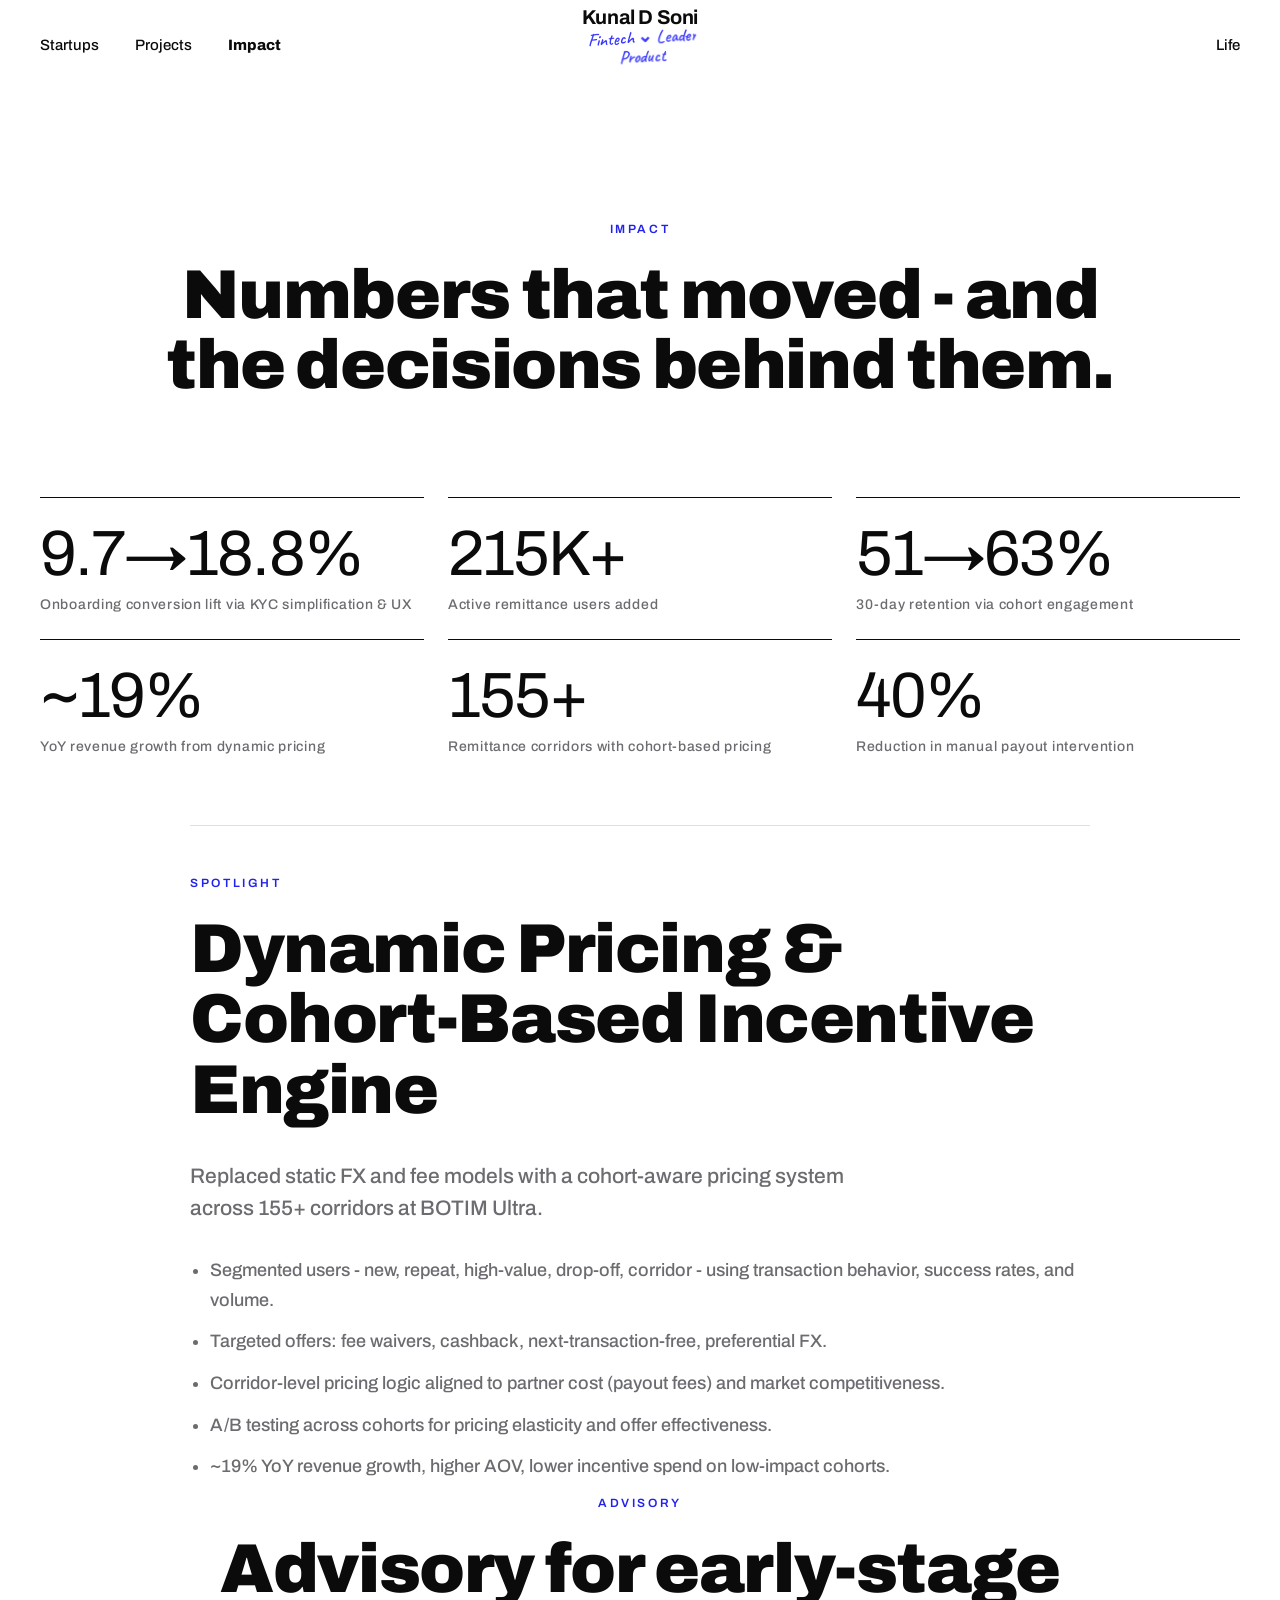
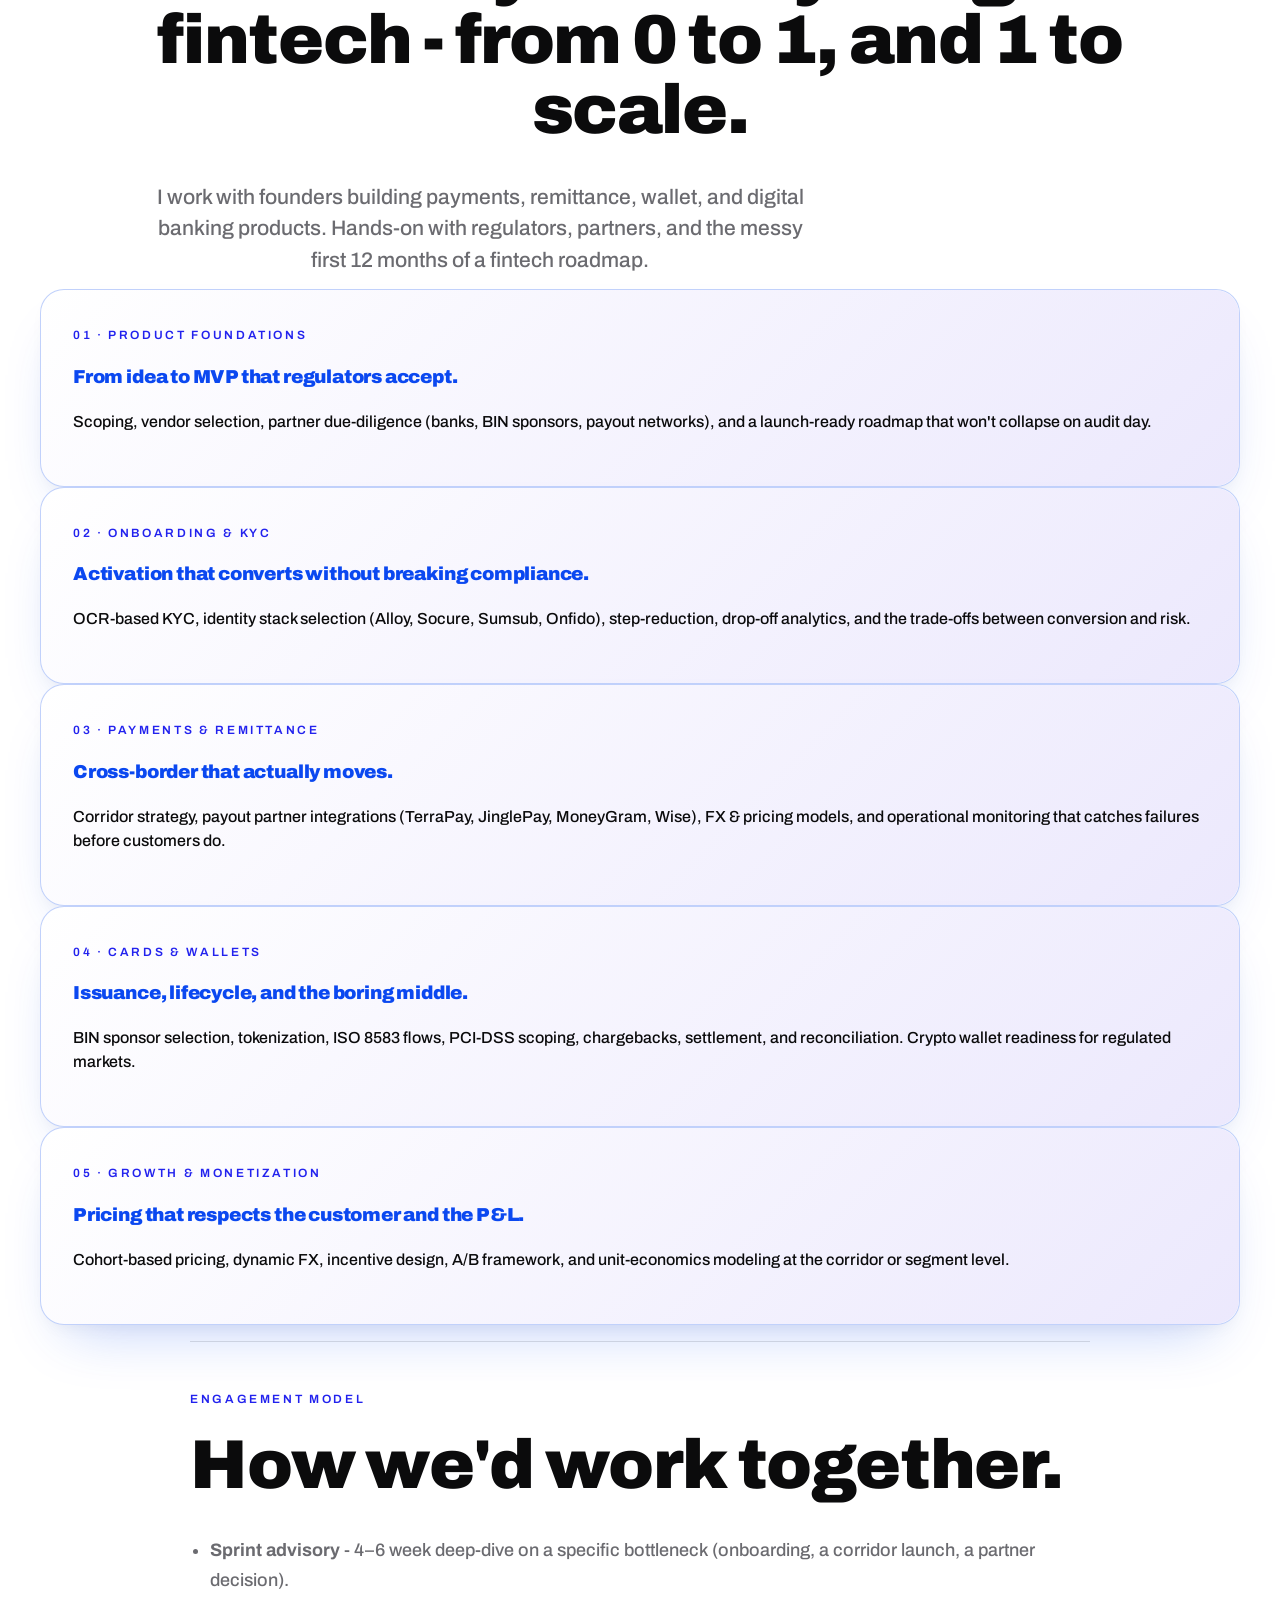
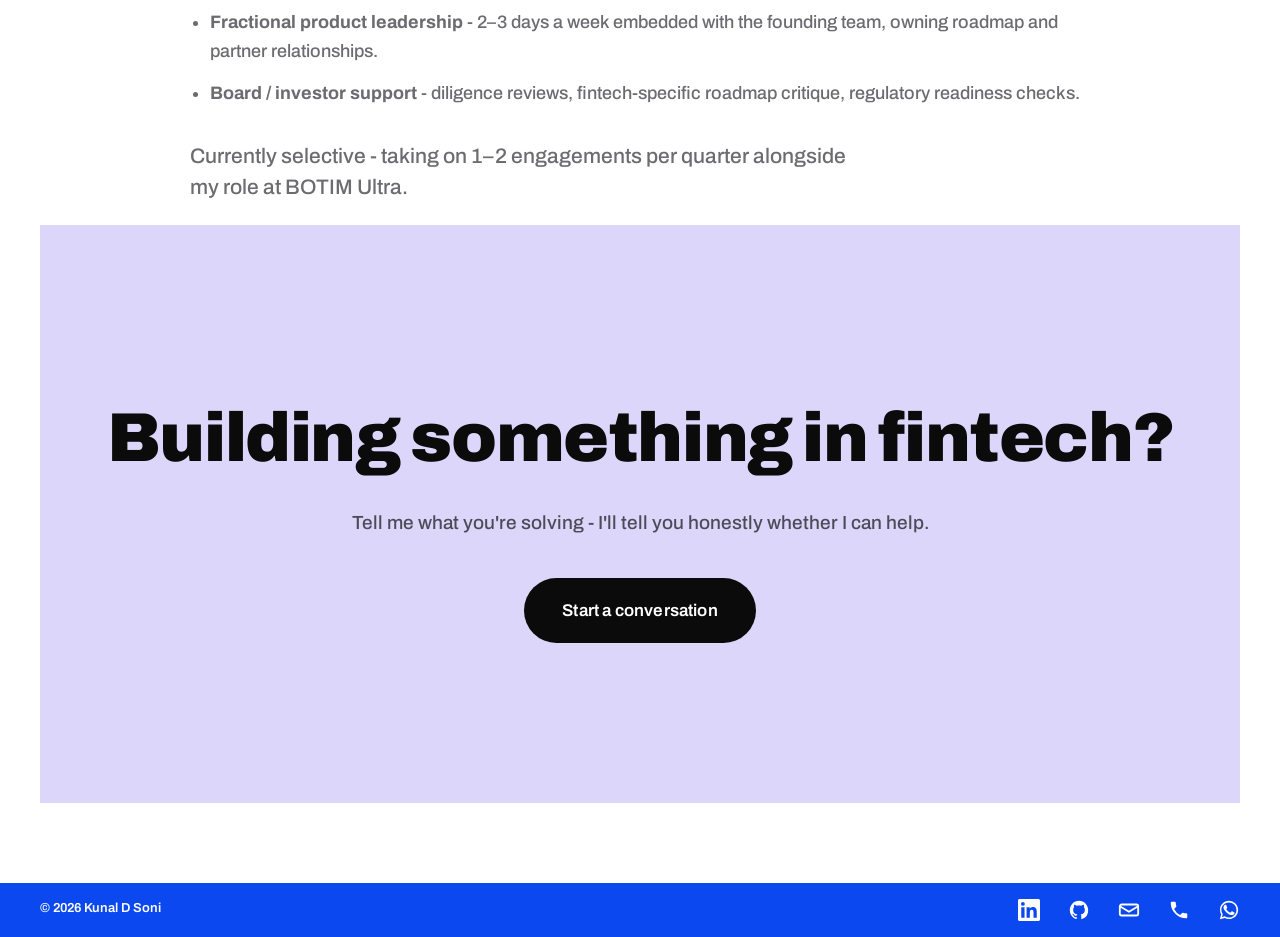
==== impact.html @ e337e614 "Portfolio" ====
<!doctype html>
<html lang="en">
<head>
<meta charset="utf-8" />
<meta name="viewport" content="width=device-width,initial-scale=1" />
<title>Impact - Kunal D Soni</title>
<link rel="preconnect" href="https://fonts.googleapis.com">
<link rel="preconnect" href="https://fonts.gstatic.com" crossorigin>
<link href="https://fonts.googleapis.com/css2?family=Archivo:ital,wght@0,300..900;1,300..900&family=Caveat:wght@500;600;700&display=swap" rel="stylesheet">
<link rel="stylesheet" href="styles.css" />
</head>
<body class="page">

<header class="nav nav--solid" id="nav">
  <a class="logo" href="index.html">
    <span>Kunal D Soni</span>
    <span class="logo__note">
      <span class="logo__note-row">
        <span class="logo__note-word logo__note-word--a">Fintech&nbsp;</span><span class="logo__note-arrow">⌄</span><span class="logo__note-word logo__note-word--b">&nbsp;Leader</span>
      </span>
      <span class="logo__note-row logo__note-row--indent">
        <span class="logo__note-word logo__note-word--c">Product</span>
      </span>
    </span>
  </a>
    <button class="nav__toggle" id="navToggle" aria-label="Menu" aria-expanded="false">
      <span></span><span></span><span></span>
    </button>
  <nav class="nav__links nav__links--left">
    <span class="has-submenu has-submenu--left">
      <a href="startups.html">Startups</a>
      <span class="submenu" role="menu">
        <a href="startups.html#botim"><span class="submenu__num">01</span><span class="submenu__word">Botim</span></a>
        <a href="startups.html#dopay"><span class="submenu__num">02</span><span class="submenu__word">Dopay</span></a>
        <a href="startups.html#mintoak"><span class="submenu__num">03</span><span class="submenu__word">Mintoak</span></a>
        <a href="startups.html#novo"><span class="submenu__num">04</span><span class="submenu__word">Novo</span></a>
        <a href="startups.html#pedagogy"><span class="submenu__num">05</span><span class="submenu__word">Pedagogy</span></a>
      </span>
    </span>
    <a href="projects.html">Projects</a>
    <a href="impact.html" class="active">Impact</a>
  </nav>
  <nav class="nav__links nav__links--right">
    <span class="has-submenu">
      <a href="life.html">Life</a>
      <span class="submenu" role="menu">
        <a href="life.html#travel"><span class="submenu__num">01</span><span class="submenu__word">Travel</span></a>
        <a href="life.html#food"><span class="submenu__num">02</span><span class="submenu__word">Food</span></a>
        <a href="life.html#books"><span class="submenu__num">03</span><span class="submenu__word">Books</span></a>
      </span>
    </span>
  </nav>
</header>

<main class="page__main">
  <section class="page__head">
    <p class="eyebrow dark">Impact</p>
    <h1 class="display">Numbers that moved - and the decisions behind them.</h1>
  </section>

  <section class="stats stats--page">
    <div class="stat"><span class="num">9.7→18.8%</span><span class="lbl">Onboarding conversion lift via KYC simplification & UX</span></div>
    <div class="stat"><span class="num">215K+</span><span class="lbl">Active remittance users added</span></div>
    <div class="stat"><span class="num">51→63%</span><span class="lbl">30-day retention via cohort engagement</span></div>
    <div class="stat"><span class="num">~19%</span><span class="lbl">YoY revenue growth from dynamic pricing</span></div>
    <div class="stat"><span class="num">155+</span><span class="lbl">Remittance corridors with cohort-based pricing</span></div>
    <div class="stat"><span class="num">40%</span><span class="lbl">Reduction in manual payout intervention</span></div>
  </section>

  <section class="impact-story">
    <p class="eyebrow dark">Spotlight</p>
    <h2 class="display">Dynamic Pricing & Cohort-Based Incentive Engine</h2>
    <p class="lede">Replaced static FX and fee models with a cohort-aware pricing system across 155+ corridors at BOTIM Ultra.</p>
    <ul class="bullets">
      <li>Segmented users - new, repeat, high-value, drop-off, corridor - using transaction behavior, success rates, and volume.</li>
      <li>Targeted offers: fee waivers, cashback, next-transaction-free, preferential FX.</li>
      <li>Corridor-level pricing logic aligned to partner cost (payout fees) and market competitiveness.</li>
      <li>A/B testing across cohorts for pricing elasticity and offer effectiveness.</li>
      <li>~19% YoY revenue growth, higher AOV, lower incentive spend on low-impact cohorts.</li>
    </ul>
  </section>

  <section class="page__head">
    <p class="eyebrow dark">Advisory</p>
    <h2 class="display">Advisory for early-stage fintech - from <em>0 to 1,</em> and 1 to scale.</h2>
    <p class="lede">I work with founders building payments, remittance, wallet, and digital banking products. Hands-on with regulators, partners, and the messy first 12 months of a fintech roadmap.</p>
  </section>

  <section class="services">
    <article class="svc">
      <p class="tag">01 · Product Foundations</p>
      <h3>From idea to MVP that regulators accept.</h3>
      <p>Scoping, vendor selection, partner due-diligence (banks, BIN sponsors, payout networks), and a launch-ready roadmap that won't collapse on audit day.</p>
    </article>
    <article class="svc">
      <p class="tag">02 · Onboarding & KYC</p>
      <h3>Activation that converts without breaking compliance.</h3>
      <p>OCR-based KYC, identity stack selection (Alloy, Socure, Sumsub, Onfido), step-reduction, drop-off analytics, and the trade-offs between conversion and risk.</p>
    </article>
    <article class="svc">
      <p class="tag">03 · Payments & Remittance</p>
      <h3>Cross-border that actually moves.</h3>
      <p>Corridor strategy, payout partner integrations (TerraPay, JinglePay, MoneyGram, Wise), FX & pricing models, and operational monitoring that catches failures before customers do.</p>
    </article>
    <article class="svc">
      <p class="tag">04 · Cards & Wallets</p>
      <h3>Issuance, lifecycle, and the boring middle.</h3>
      <p>BIN sponsor selection, tokenization, ISO 8583 flows, PCI-DSS scoping, chargebacks, settlement, and reconciliation. Crypto wallet readiness for regulated markets.</p>
    </article>
    <article class="svc">
      <p class="tag">05 · Growth & Monetization</p>
      <h3>Pricing that respects the customer and the P&L.</h3>
      <p>Cohort-based pricing, dynamic FX, incentive design, A/B framework, and unit-economics modeling at the corridor or segment level.</p>
    </article>
  </section>

  <section class="impact-story">
    <p class="eyebrow dark">Engagement model</p>
    <h2 class="display">How we'd work together.</h2>
    <ul class="bullets">
      <li><strong>Sprint advisory</strong> - 4–6 week deep-dive on a specific bottleneck (onboarding, a corridor launch, a partner decision).</li>
      <li><strong>Fractional product leadership</strong> - 2–3 days a week embedded with the founding team, owning roadmap and partner relationships.</li>
      <li><strong>Board / investor support</strong> - diligence reviews, fintech-specific roadmap critique, regulatory readiness checks.</li>
    </ul>
    <p class="lede" style="margin-top:32px">Currently selective - taking on 1–2 engagements per quarter alongside my role at BOTIM Ultra.</p>
  </section>

  <section class="cta cta--page">
    <h2 class="display light">Building something in fintech?</h2>
    <p>Tell me what you're solving - I'll tell you honestly whether I can help.</p>
    <a class="btn btn--solid lg" href="mailto:soni.kunal.dilip@gmail.com?subject=Startup%20advisory%20enquiry">Start a conversation</a>
  </section>
</main>

<footer class="foot">
  <div class="foot__bottom">
    <span class="foot__copy">© 2026 Kunal D Soni</span>
    <span class="foot__bottom-links">
      <a href="https://www.linkedin.com/in/kunaldsoni/" target="_blank" rel="noopener" aria-label="LinkedIn">
        <svg viewBox="0 0 24 24" fill="#fff"><path d="M20.45 20.45h-3.55v-5.57c0-1.33-.03-3.04-1.85-3.04-1.86 0-2.14 1.45-2.14 2.95v5.66H9.36V9h3.41v1.56h.05c.48-.9 1.64-1.85 3.37-1.85 3.6 0 4.27 2.37 4.27 5.45v6.29zM5.34 7.43a2.06 2.06 0 1 1 0-4.13 2.06 2.06 0 0 1 0 4.13zM7.12 20.45H3.56V9h3.56v11.45zM22.22 0H1.77C.79 0 0 .77 0 1.72v20.56C0 23.23.79 24 1.77 24h20.45c.98 0 1.78-.77 1.78-1.72V1.72C24 .77 23.2 0 22.22 0z"/></svg>
      </a>
      <a href="https://github.com/kunaldsoni" target="_blank" rel="noopener" aria-label="GitHub">
        <svg viewBox="0 0 24 24" fill="#fff"><path d="M12 2C6.48 2 2 6.58 2 12.22c0 4.51 2.87 8.34 6.84 9.69.5.1.68-.22.68-.49 0-.24-.01-.88-.01-1.72-2.78.62-3.37-1.36-3.37-1.36-.46-1.18-1.11-1.5-1.11-1.5-.91-.63.07-.62.07-.62 1 .07 1.53 1.05 1.53 1.05.89 1.56 2.34 1.11 2.91.85.09-.66.35-1.11.63-1.36-2.22-.26-4.55-1.13-4.55-5.04 0-1.11.39-2.02 1.03-2.74-.1-.26-.45-1.3.1-2.7 0 0 .84-.27 2.75 1.05.8-.23 1.65-.34 2.5-.34s1.7.11 2.5.34c1.91-1.32 2.75-1.05 2.75-1.05.55 1.4.2 2.44.1 2.7.64.72 1.03 1.63 1.03 2.74 0 3.92-2.34 4.78-4.57 5.03.36.32.68.94.68 1.9 0 1.37-.01 2.48-.01 2.81 0 .27.18.6.69.49A10.05 10.05 0 0 0 22 12.22C22 6.58 17.52 2 12 2Z"/></svg>
      </a>
      <a href="mailto:soni.kunal.dilip@gmail.com" aria-label="Email">
        <svg viewBox="0 0 24 24" xmlns="http://www.w3.org/2000/svg"><path fill="none" stroke="#fff" stroke-width="2" stroke-linecap="round" stroke-linejoin="round" d="M4 6h16c1.1 0 2 .9 2 2v8c0 1.1-.9 2-2 2H4c-1.1 0-2-.9-2-2V8c0-1.1.9-2 2-2z"/><path fill="none" stroke="#fff" stroke-width="2" stroke-linecap="round" stroke-linejoin="round" d="M22 8l-10 6L2 8"/></svg>
      </a>
      <a href="tel:+971529397033" aria-label="Phone">
        <svg viewBox="0 0 24 24" fill="#fff"><path d="M6.6 10.8a15 15 0 0 0 6.6 6.6l2.2-2.2a1 1 0 0 1 1-.25 11.4 11.4 0 0 0 3.6.57 1 1 0 0 1 1 1V20a1 1 0 0 1-1 1A17 17 0 0 1 3 4a1 1 0 0 1 1-1h3.5a1 1 0 0 1 1 1c0 1.25.2 2.46.57 3.6a1 1 0 0 1-.25 1l-2.22 2.2z"/></svg>
      </a>
      <a href="https://wa.me/971529397033" target="_blank" rel="noopener" aria-label="WhatsApp">
        <svg viewBox="0 0 24 24" fill="#fff"><path d="M17.47 14.38c-.3-.15-1.76-.87-2.03-.97-.27-.1-.47-.15-.67.15-.2.3-.77.97-.94 1.17-.17.2-.35.22-.65.07-.3-.15-1.26-.46-2.4-1.48-.89-.79-1.49-1.77-1.66-2.07-.17-.3-.02-.46.13-.61.13-.13.3-.35.45-.52.15-.17.2-.3.3-.5.1-.2.05-.37-.02-.52-.07-.15-.67-1.62-.92-2.22-.24-.58-.49-.5-.67-.51l-.57-.01c-.2 0-.52.07-.79.37-.27.3-1.04 1.02-1.04 2.48 0 1.46 1.06 2.88 1.21 3.08.15.2 2.09 3.2 5.07 4.49.71.31 1.26.49 1.69.63.71.22 1.36.19 1.87.12.57-.08 1.76-.72 2.01-1.41.25-.7.25-1.29.17-1.41-.07-.13-.27-.2-.57-.35ZM12.04 2C6.58 2 2.13 6.45 2.13 11.91c0 1.75.46 3.45 1.32 4.95L2 22l5.25-1.38a9.86 9.86 0 0 0 4.79 1.22h.01c5.46 0 9.91-4.45 9.91-9.91 0-2.65-1.03-5.14-2.9-7.01A9.84 9.84 0 0 0 12.04 2Zm0 18.13h-.01c-1.5 0-2.97-.4-4.25-1.16l-.31-.18-3.16.83.84-3.08-.2-.32a8.21 8.21 0 0 1-1.26-4.31c0-4.53 3.69-8.22 8.23-8.22 2.2 0 4.26.86 5.81 2.41a8.16 8.16 0 0 1 2.41 5.81c0 4.53-3.69 8.22-8.1 8.22Z"/></svg>
      </a>
    </span>
  </div>
</footer>

<script src="script.js"></script>
</body>
</html>
---- styles.css ----
:root{
  --ink:#0b0b0c;
  --paper:#ffffff;
  --cream:#dcd6fb;
  --accent:#2222EE;
  --muted:#6b6b70;
  --line:rgba(0,0,0,.12);
  --radius:18px;
  --maxw:1320px;
  --ease:cubic-bezier(.2,.7,.2,1);
}
*{box-sizing:border-box}
html,body{margin:0;padding:0}
html{scroll-behavior:smooth;scroll-padding-top:130px}
body{
  font-family:'Archivo',system-ui,sans-serif;
  background:var(--paper);
  color:var(--ink);
  -webkit-font-smoothing:antialiased;
  line-height:1.5;
  font-weight:500;
}
img,video{display:block;max-width:100%}
a{color:inherit;text-decoration:none}
em{font-style:normal;font-family:'Archivo',sans-serif;font-weight:900}
h1,h2,h3,h4,.display,.hero__title,.num,blockquote{font-family:'Archivo',sans-serif;font-weight:900;letter-spacing:-.01em}

/* ---------- NAV ---------- */
.nav{
  position:fixed;top:0;left:0;right:0;z-index:50;
  display:flex;align-items:center;justify-content:space-between;
  padding:28px 40px 16px;
  color:#fff;
  transition:background .4s var(--ease), color .4s var(--ease), backdrop-filter .4s;
}
.nav .logo{position:absolute;left:50%;top:50%;transform:translate(-50%,-50%);align-items:center}
.nav.scrolled{background:rgba(255,255,255,.9);backdrop-filter:blur(14px);color:var(--ink);border-bottom:1px solid var(--line)}
.nav.scrolled .btn--light{background:var(--ink);color:#fff}
.logo{display:inline-flex;flex-direction:column;align-items:flex-start;gap:2px;font-weight:700;letter-spacing:-.02em;font-size:20px;line-height:1}
.logo__note{display:inline-flex;flex-direction:column;align-items:center;font-family:'Caveat',cursive;font-weight:600;font-size:18px;letter-spacing:0;color:#3a3afc;transform:rotate(-3deg);transform-origin:left center;line-height:1;margin-left:4px;margin-top:2px}
.logo__note-row{white-space:nowrap;line-height:1.05;display:inline-flex;align-items:baseline}
.logo__note-row--indent{padding-bottom:2px}
.logo__note-word{display:inline-block;clip-path:inset(0 100% 0 0);animation:ink-draw .8s ease-out forwards}
.logo__note-word--a{animation-delay:.25s}
.logo__note-word--b{animation-delay:.95s}
.logo__note-word--c{animation-delay:2.05s}
.logo__note-arrow{display:inline-block;font-family:'Archivo',sans-serif;font-weight:700;transform:translateY(-1px) scale(.4);opacity:0;animation:arrow-pop .45s cubic-bezier(.34,1.56,.64,1) forwards;animation-delay:1.65s}
@keyframes ink-draw{to{clip-path:inset(0 0 0 0)}}
@keyframes arrow-pop{to{transform:translateY(-1px) scale(1);opacity:1}}
@media (prefers-reduced-motion:reduce){.logo__note-word,.logo__note-arrow{animation:none;clip-path:none;opacity:1;transform:none}}
.nav__links{display:flex;gap:36px;font-weight:500;font-size:15px}
.nav__links a{
  display:inline-block;padding:6px 0;
  transition:transform .25s var(--ease);
}
.nav__links a:hover{transform:translateY(-4px)}
.nav__cta{display:flex;align-items:center;gap:14px}
.search{background:transparent;border:0;color:inherit;cursor:pointer;padding:8px;border-radius:50%}
.search:hover{background:rgba(255,255,255,.15)}

/* ---------- BUTTONS ---------- */
.btn{
  display:inline-flex;align-items:center;gap:10px;
  font-weight:600;font-size:15px;letter-spacing:.01em;
  padding:14px 26px;border-radius:999px;
  transition:transform .25s var(--ease), background .25s, color .25s;
  cursor:pointer;border:0;
}
.btn:hover{transform:translateY(-2px)}
.btn--solid{background:var(--ink);color:#fff}
.btn--solid:hover{background:var(--accent)}
.btn--light{background:#fff;color:var(--ink)}
.btn--ghost{background:transparent;color:#fff;border:1px solid rgba(255,255,255,.5)}
.btn--ghost:hover{background:rgba(255,255,255,.12)}
.btn.lg{padding:20px 38px;font-size:17px}
.play{display:inline-flex;align-items:center;justify-content:center;width:26px;height:26px;border-radius:50%;background:rgba(255,255,255,.18);font-size:12px}

/* ---------- HERO ---------- */
.hero{
  position:relative;
  height:100vh;min-height:680px;
  overflow:hidden;
  color:#fff;
  display:flex;align-items:flex-end;
}
.hero__video{
  position:absolute;inset:0;
  width:100%;height:100%;
  object-fit:cover;
  z-index:0;
}
.hero__scrim{
  position:absolute;inset:0;z-index:1;
  background:
    linear-gradient(180deg, rgba(0,0,0,.45) 0%, rgba(0,0,0,0) 35%, rgba(0,0,0,0) 60%, rgba(0,0,0,.65) 100%),
    linear-gradient(90deg, rgba(0,0,0,.35), rgba(0,0,0,0) 50%);
}
.hero__inner{
  position:relative;z-index:2;
  padding:0 40px 90px;
  max-width:var(--maxw);width:100%;margin:0 auto;
}
.eyebrow{
  text-transform:uppercase;letter-spacing:.22em;font-size:12px;font-weight:600;
  opacity:.85;margin:0 0 22px;
}
.eyebrow.dark{color:var(--accent);opacity:1}
.hero__title{
  font-family:'Archivo',sans-serif;
  font-weight:900;
  font-size:clamp(56px, 9vw, 140px);
  line-height:.95;
  letter-spacing:-.02em;
  margin:0 0 38px;
  text-transform:none;
}
.hero__title span{display:block}
.hero__row{display:flex;gap:14px;flex-wrap:wrap}
.vctrl{
  position:absolute;right:32px;bottom:32px;z-index:3;
  width:64px;height:64px;
  background:transparent;
  border:1.5px solid #fff;
  border-radius:0;
  cursor:pointer;
  display:flex;align-items:center;justify-content:center;
  transition:background .25s var(--ease);
}
.vctrl:hover{background:rgba(255,255,255,.15)}
.vctrl__icon{display:inline-flex;gap:5px;align-items:center;justify-content:center;width:18px;height:20px}
.vctrl__icon i{display:block;width:4px;height:20px;background:#fff}
/* play state */
.vctrl.is-paused .vctrl__icon{
  width:0;height:0;
  border-style:solid;
  border-width:10px 0 10px 16px;
  border-color:transparent transparent transparent #fff;
  margin-left:4px;
}
.vctrl.is-paused .vctrl__icon i{display:none}
.hero__scroll{
  position:absolute;left:40px;bottom:32px;z-index:3;
  font-size:12px;letter-spacing:.22em;text-transform:uppercase;
  display:flex;align-items:center;gap:14px;
}
.hero__scroll span{width:40px;height:1px;background:#fff;display:block;animation:dash 2s var(--ease) infinite}
@keyframes dash{0%,100%{transform:scaleX(.4);transform-origin:left}50%{transform:scaleX(1);transform-origin:left}}

/* ---------- MARQUEE ---------- */
.marquee{
  background:var(--ink);color:#fff;
  padding:22px 0;overflow:hidden;
  border-top:1px solid rgba(255,255,255,.08);
  border-bottom:1px solid rgba(255,255,255,.08);
}
.marquee__track{
  display:flex;gap:48px;white-space:nowrap;
  animation:scroll 40s linear infinite;
  font-family:'Archivo',sans-serif;font-size:22px;font-weight:300;opacity:.85;
}
.marquee__track span{flex-shrink:0}
@keyframes scroll{to{transform:translateX(-50%)}}

/* ---------- INTRO ---------- */
.intro{padding:160px 40px 100px;max-width:var(--maxw);margin:0 auto}
.intro__grid{max-width:980px}
.display{
  font-family:'Archivo',sans-serif;font-weight:900;
  font-size:clamp(40px, 5.4vw, 78px);
  line-height:1.02;letter-spacing:-.02em;
  margin:18px 0 36px;
}
.display.light{color:#fff}
.lede{font-size:21px;line-height:1.5;color:var(--muted);max-width:680px}

/* ---------- CARDS ---------- */
.cards{
  display:grid;grid-template-columns:repeat(3,1fr);gap:24px;
  max-width:var(--maxw);margin:0 auto;padding:0 40px 140px;
}
.card{
  background:#fff;border-radius:var(--radius);overflow:hidden;
  border:1px solid var(--line);
  transition:transform .5s var(--ease), box-shadow .5s var(--ease);
}
.card:hover{transform:translateY(-6px);box-shadow:0 30px 60px -30px rgba(0,0,0,.25)}
.card__media{height:280px;background-size:cover;background-position:center;transition:transform .8s var(--ease)}
.card:hover .card__media{transform:scale(1.05)}
.card__body{padding:32px}
.tag{font-size:12px;letter-spacing:.22em;text-transform:uppercase;color:var(--accent);font-weight:600;margin:0 0 14px}
.card__body h3{font-family:'Archivo',sans-serif;font-weight:400;font-size:32px;letter-spacing:-.02em;margin:0 0 12px;line-height:1.1}
.card__body p{color:var(--muted);margin:0 0 22px}
.arrow{font-weight:600;border-bottom:1px solid currentColor;padding-bottom:2px;transition:color .25s}
.arrow:hover{color:var(--accent)}

/* ---------- QUOTE ---------- */
.quote{
  background:var(--cream);
  padding:140px 40px;text-align:center;
}
.quote blockquote{
  max-width:1000px;margin:0 auto;
  font-family:'Archivo',sans-serif;font-weight:300;
  font-size:clamp(28px, 4vw, 52px);
  line-height:1.2;letter-spacing:-.02em;
}
.quote p{margin:0 0 28px}
.quote footer{font-family:'Inter',sans-serif;font-size:14px;letter-spacing:.18em;text-transform:uppercase;color:var(--muted);font-weight:600}

/* ---------- STATS ---------- */
.stats{
  display:grid;grid-template-columns:repeat(4,1fr);
  max-width:var(--maxw);margin:0 auto;padding:140px 40px;
  gap:24px;
}
.stat{display:flex;flex-direction:column;gap:8px;border-top:1px solid var(--ink);padding-top:24px}
.num{font-family:'Archivo',sans-serif;font-weight:400;font-size:clamp(48px,5vw,72px);letter-spacing:-.03em;line-height:1}
.lbl{font-size:14px;color:var(--muted);letter-spacing:.05em}

/* ---------- CTA ---------- */
.cta{
  background:var(--cream);color:var(--ink);
  padding:160px 40px;text-align:center;
}
.cta p{font-size:19px;color:rgba(0,0,0,.65);margin:0 0 40px}
.cta .display.light{color:var(--ink)}

/* ---------- FOOTER (Obama-style blue) ---------- */
.foot{
  background:#0b48f0;color:#fff;
  padding:10px 40px;
}
.foot__top{
  max-width:var(--maxw);margin:0 auto 60px;
  display:flex;justify-content:flex-start;
}
.foot__cta{
  background:#fff;color:var(--ink);
  padding:18px 38px;border-radius:0;
  font-family:'Archivo',sans-serif;font-weight:800;font-size:18px;
  letter-spacing:-.01em;
  transition:background .25s, color .25s;
}
.foot__cta:hover{background:var(--ink);color:#fff}
.foot__grid{
  display:grid;grid-template-columns:repeat(4,1fr);gap:40px;
  max-width:var(--maxw);margin:0 auto;
}
.foot__col{display:flex;flex-direction:column}
.foot h4{
  font-size:15px;font-weight:600;letter-spacing:0;
  margin:0 0 32px;padding-bottom:18px;
  border-top:1px solid #fff;padding-top:24px;
  color:#fff;
  text-transform:none;
}
.foot a{
  display:flex;align-items:center;gap:10px;
  padding:10px 0;color:#fff;
  font-family:'Archivo',sans-serif;font-weight:800;font-size:22px;
  letter-spacing:-.01em;line-height:1.2;
  transition:opacity .2s, transform .25s var(--ease);
}
.foot a:hover{transform:translateX(4px);text-decoration:underline;text-underline-offset:6px;text-decoration-thickness:2px}
.foot__col--social{flex-direction:row;flex-wrap:wrap;gap:28px;align-items:center}
.foot__col--social h4{flex-basis:100%;margin-bottom:8px}
.foot__col--social a{
  font-size:0;padding:0;width:32px;height:32px;
  display:inline-flex;align-items:center;justify-content:center;
  background:transparent;
  transition:opacity .2s, transform .2s var(--ease);
}
.foot__col--social a:hover{opacity:.7;transform:translateY(-2px);text-decoration:none;background:transparent}
.foot__col--social svg{width:28px;height:28px;flex-shrink:0;fill:#fff}
.foot__bottom{
  max-width:var(--maxw);margin:0 auto;padding-top:0;
  border-top:none;
  display:flex;justify-content:space-between;flex-wrap:wrap;gap:16px;
  font-size:14px;color:rgba(255,255,255,.85);
}
.small{font-size:13px;color:rgba(255,255,255,.7);margin-top:12px}

/* ---------- SUB-PAGES ---------- */
.nav--solid{background:var(--paper);color:var(--ink);border-bottom:1px solid transparent;position:sticky}
.nav--solid.scrolled{border-bottom-color:var(--line)}
.nav--solid .nav__links a.active{font-weight:800}
.page{padding-top:0}
.page__main{max-width:var(--maxw);margin:0 auto;padding:140px 40px 80px}
.page__head{max-width:1000px;margin:0 auto;padding-bottom:0;position:relative;text-align:center}
.page__head .locale-row{justify-content:center}
.page__head .locale-row{margin:24px 0 0;padding-bottom:0}
.page__head .display{margin-top:16px}

.timeline-wrap{padding:80px 40px 80px}
.timeline-wrap__inner{max-width:var(--maxw);margin:0 auto}
.timeline-wrap .display{margin-bottom:48px;max-width:1000px}
.timeline{display:flex;flex-direction:column;gap:0;border-top:1px solid var(--ink)}
.job{display:grid;grid-template-columns:240px 1fr;gap:48px;padding:48px 0;border-bottom:1px solid var(--line)}
.job__when{font-size:14px;letter-spacing:.08em;text-transform:uppercase;color:var(--muted);font-weight:600;padding-top:6px}
.job__body h3{font-family:'Archivo',sans-serif;font-weight:900;font-size:clamp(28px,3vw,40px);line-height:1.1;letter-spacing:-.02em;margin:0 0 8px}
.job__co{color:var(--accent);font-weight:600;margin:0 0 18px;letter-spacing:.02em}
.job__body ul{margin:0;padding-left:18px;color:var(--muted);font-size:17px;line-height:1.6}
.job__body li{margin-bottom:8px}

.projects{display:flex;flex-direction:column;border-top:1px solid var(--ink)}
.proj{padding:56px 0;border-bottom:1px solid var(--line)}
.proj h3{font-family:'Archivo',sans-serif;font-weight:900;font-size:clamp(36px,5vw,64px);line-height:1.05;letter-spacing:-.025em;margin:8px 0 18px;max-width:18ch}
.proj p:not(.tag){font-size:19px;color:var(--muted);max-width:75ch;line-height:1.6}

.stats--page{padding:60px 0;grid-template-columns:repeat(3,1fr)}
.impact-story{margin:8px auto 0;padding-top:48px;border-top:1px solid var(--line);max-width:900px}
.bullets{margin:32px 0 0;padding-left:20px;color:var(--muted);font-size:18px;line-height:1.65}
.bullets li{margin-bottom:12px}

.contact{display:flex;flex-direction:column;border-top:1px solid var(--ink)}
.contact__row{
  display:grid;grid-template-columns:220px 1fr;gap:32px;
  padding:32px 0;border-bottom:1px solid var(--line);
  align-items:baseline;transition:padding .3s var(--ease), color .3s;
}
.contact__row:hover:not(.contact__row--static){padding-left:18px;color:var(--accent)}
.contact__lbl{font-size:14px;letter-spacing:.18em;text-transform:uppercase;color:var(--muted);font-weight:600}
.contact__val{font-family:'Archivo',sans-serif;font-weight:900;font-size:clamp(28px,3.4vw,44px);letter-spacing:-.02em;line-height:1.1}

/* ---------- BIG LINKS (LinkedIn / GitHub) ---------- */
.big-links{
  list-style:none;margin:60px 0 80px;padding:0;
  border-top:1px solid var(--ink);
}
.big-links li{border-bottom:1px solid var(--ink)}
.big-link{
  position:relative;display:flex;align-items:center;gap:32px;
  padding:36px 28px;
  color:var(--ink);
  overflow:hidden;isolation:isolate;
  transition:color .5s var(--ease), padding-left .5s var(--ease);
}
.big-link::before{
  content:"";position:absolute;inset:0;z-index:-1;
  background:var(--ink);
  transform:translateY(101%);
  transition:transform .55s cubic-bezier(.7,0,.2,1);
}
.big-link:hover{color:#fff;padding-left:48px}
.big-link:hover::before{transform:translateY(0)}

/* Brand icon - slides in from the left on hover */
.big-link__icon{
  display:inline-flex;align-items:center;justify-content:center;
  width:72px;height:72px;flex-shrink:0;
  transform:translateX(-30px) scale(.6);opacity:0;
  transition:transform .55s var(--ease), opacity .4s;
}
.big-link__icon svg{width:100%;height:100%}
.big-link:hover .big-link__icon{transform:translateX(0) scale(1);opacity:1}

/* Text mask - two stacked copies slide up like a flip board */
.big-link__row{
  display:flex;align-items:center;justify-content:space-between;
  flex:1;gap:24px;
}
.big-link__text{
  display:flex;flex-direction:column;overflow:hidden;
  font-family:'Archivo',sans-serif;font-weight:900;
  font-size:clamp(48px, 8vw, 120px);
  line-height:1;letter-spacing:-.03em;
  height:1em;
}
.big-link__text span{
  display:block;
  transform:translateY(0);
  transition:transform .55s cubic-bezier(.7,0,.2,1);
}
.big-link:hover .big-link__text span{transform:translateY(-100%)}

/* Arrow - rotates 45deg on hover */
.big-link__arrow{
  display:inline-flex;align-items:center;justify-content:center;
  width:56px;height:56px;flex-shrink:0;
  border:1.5px solid currentColor;border-radius:50%;
  transition:transform .5s var(--ease);
}
.big-link__arrow svg{width:24px;height:24px}
.big-link:hover .big-link__arrow{transform:rotate(45deg)}

@media (max-width:900px){
  .big-link{padding:24px 16px;gap:16px}
  .big-link:hover{padding-left:24px}
  .big-link__icon{width:44px;height:44px}
  .big-link__arrow{width:44px;height:44px}
  .big-link__arrow svg{width:18px;height:18px}
}

/* ---------- CONTACT (IMPACT) ---------- */
.page--dark{background:#0b0b0c;color:#fff}
.nav--dark{background:#0b0b0c;color:#fff;border-bottom:1px solid rgba(255,255,255,.08)}
.nav--dark .nav__links a.active{color:var(--accent)}

.contact-hero{
  max-width:var(--maxw);margin:0 auto;
  padding:160px 40px 60px;
  position:relative;
}
.contact-hero__eyebrow{
  display:inline-flex;align-items:center;gap:10px;
  font-size:13px;letter-spacing:.22em;text-transform:uppercase;font-weight:600;
  color:var(--accent);
  padding:8px 16px;border:1px solid rgba(34,34,238,.4);border-radius:999px;
  margin:0 0 50px;
}
.contact-hero__eyebrow::before{
  content:"";width:8px;height:8px;border-radius:50%;background:var(--accent);
  box-shadow:0 0 0 0 rgba(34,34,238,.6);
  animation:pulse 2s infinite;
}
@keyframes pulse{
  0%{box-shadow:0 0 0 0 rgba(34,34,238,.6)}
  70%{box-shadow:0 0 0 14px rgba(34,34,238,0)}
  100%{box-shadow:0 0 0 0 rgba(34,34,238,0)}
}

.contact-hero__title{
  font-family:'Archivo',sans-serif;font-weight:900;
  font-size:clamp(64px, 11vw, 180px);
  line-height:.9;letter-spacing:-.035em;
  margin:0 0 60px;
}
.contact-hero__title em{
  font-style:normal;font-weight:900;
  color:var(--accent);
  background:linear-gradient(180deg,var(--accent) 0%, #7a7aff 100%);
  -webkit-background-clip:text;background-clip:text;
  -webkit-text-fill-color:transparent;
}

.contact-hero__email{
  display:flex;align-items:center;justify-content:space-between;gap:24px;
  width:100%;padding:36px 0;
  border-top:1px solid var(--ink);
  border-bottom:1px solid var(--ink);
  font-family:'Archivo',sans-serif;font-weight:800;
  font-size:clamp(22px, 3.4vw, 44px);
  letter-spacing:-.02em;color:var(--ink);
  transition:padding .35s var(--ease), color .35s, border-color .35s;
}
.contact-hero__email:hover{padding-left:24px;padding-right:24px;color:var(--accent);border-color:var(--accent)}
.contact-hero__email svg{flex-shrink:0;transition:transform .35s var(--ease)}
.contact-hero__email:hover svg{transform:translateX(8px) rotate(-12deg)}

.contact-hero__grid{
  display:grid;grid-template-columns:repeat(3,1fr);gap:20px;
  margin:60px 0 80px;
}
.ch-card{
  display:flex;flex-direction:column;gap:14px;
  padding:36px 28px;
  background:#fff;
  border:1px solid var(--line);
  border-radius:20px;
  color:var(--ink);
  transition:background .3s, border-color .3s, transform .3s var(--ease), box-shadow .3s;
}
.ch-card:hover{background:#fff;border-color:var(--accent);transform:translateY(-4px);box-shadow:0 24px 50px -28px rgba(0,0,0,.25)}
.ch-card__lbl{font-size:12px;letter-spacing:.22em;text-transform:uppercase;color:var(--muted);font-weight:600}
.ch-card__val{font-family:'Archivo',sans-serif;font-weight:800;font-size:clamp(20px,2.2vw,28px);letter-spacing:-.01em}
.ch-card__cta{margin-top:auto;font-size:14px;color:var(--accent);font-weight:600;letter-spacing:.04em}

.contact-hero__ticker{
  overflow:hidden;
  padding:28px 0;
  border-top:1px solid var(--line);
  border-bottom:1px solid var(--line);
  margin-top:40px;
}
.contact-hero__ticker-track{
  display:flex;gap:42px;white-space:nowrap;
  animation:scroll 38s linear infinite;
  font-family:'Archivo',sans-serif;font-weight:900;
  font-size:clamp(28px,4vw,56px);letter-spacing:-.02em;
  color:rgba(0,0,0,.1);
  text-transform:uppercase;
}
.contact-hero__ticker-track span{flex-shrink:0}

.jump-letters{display:inline-block}
.jump-letters > span{display:inline-block;animation:letterJump 3.2s ease-in-out 1 forwards;will-change:transform;transform-origin:50% 100%}
@keyframes letterJump{
  0%,40%,100%{transform:translateY(0)}
  20%{transform:translateY(-0.45em)}
}

.foot .foot__copy{color:#fff;font-weight:600;font-size:13px;text-decoration:none;padding:6px 0;display:inline-block;transition:transform .25s var(--ease);cursor:default}
.foot .foot__copy:hover{transform:translateX(6px)}

.foot__bottom-links{display:inline-flex;gap:28px;flex-wrap:wrap;align-items:center}
.foot__bottom-links a{display:inline-flex;align-items:center;gap:10px;color:#fff;font-weight:700;text-decoration:none;font-size:16px;padding:6px 0;transition:opacity .2s}
.foot__bottom-links a:hover{text-decoration:none;color:#fff}
.foot__bottom-links a svg{width:22px;height:22px;flex-shrink:0}

.svc{
  position:relative;
  background:#fff;
  border:1px solid var(--line);
  border-radius:24px;
  padding:36px 32px;
  transition:transform .35s var(--ease), box-shadow .35s var(--ease), border-color .3s;
  overflow:hidden;
}
.svc::before{
  content:"";position:absolute;inset:0;border-radius:24px;
  background:linear-gradient(135deg, rgba(220,214,251,.0) 0%, rgba(220,214,251,.55) 100%);
  opacity:0;transition:opacity .35s var(--ease);pointer-events:none;
}
.svc:hover, .svc.svc--active{
  transform:translateY(-8px);
  box-shadow:0 30px 60px -28px rgba(11,72,240,.28), 0 8px 20px -10px rgba(0,0,0,.08);
  border-color:rgba(11,72,240,.25);
}
.svc:hover::before, .svc.svc--active::before{opacity:1}
.svc > *{position:relative;z-index:1}
.svc__logo{
  position:absolute;top:24px;right:24px;height:56px;width:auto;max-width:180px;
  object-fit:contain;object-position:right;background:transparent;padding:0;
  transition:transform .35s var(--ease);
}
.svc:hover .svc__logo, .svc.svc--active .svc__logo{transform:rotate(-4deg) scale(1.08)}
.tag__logo{display:inline-block;height:18px;width:auto;vertical-align:middle;margin-left:10px;filter:brightness(0)}

.locale-row{
  list-style:none;margin:0;padding:0;
  display:inline-flex;align-items:center;gap:32px;
  font-family:'Archivo',sans-serif;font-weight:700;
  letter-spacing:.22em;font-size:12px;color:var(--ink);
  text-transform:uppercase;
}
.locale-row--hero{color:#fff;margin:-8px 0 24px}
.hero--plain{background:#fff;color:var(--ink);height:auto;min-height:0;padding:180px 0 100px;align-items:flex-start}
.hero--plain .eyebrow{color:var(--accent);opacity:1;margin:0 0 22px}
.hero--plain .locale-row{color:var(--ink);margin:0 0 28px}
.hero--plain .hero__title{color:var(--ink)}
.hero--plain .hero__inner{padding:0 40px}
.locale-row li{display:inline-flex;align-items:center;gap:10px}
.flag{display:inline-block;font-size:20px;line-height:1}
.svc h3{transition:color .3s}
.svc:hover h3, .svc.svc--active h3{color:#0b48f0}

/* ---------- HAMBURGER ---------- */
.nav__toggle{display:none;background:transparent;border:0;cursor:pointer;padding:8px;color:inherit}
.nav__toggle span{display:block;width:24px;height:2px;background:currentColor;margin:5px 0;transition:transform .25s var(--ease), opacity .2s}
.nav.is-open .nav__toggle span:nth-child(1){transform:translateY(7px) rotate(45deg)}
.nav.is-open .nav__toggle span:nth-child(2){opacity:0}
.nav.is-open .nav__toggle span:nth-child(3){transform:translateY(-7px) rotate(-45deg)}

/* ---------- RESPONSIVE: TABLET ---------- */
@media (max-width:1100px){
  .cards{grid-template-columns:repeat(2,1fr);padding:0 24px 100px}
  .stats{grid-template-columns:repeat(2,1fr)}
  .intro{padding:120px 24px 80px}
  .timeline-wrap{padding:60px 24px}
  .svc{padding:32px 26px}
  .svc__logo{height:48px;max-width:140px;top:20px;right:20px}
  .display{font-size:clamp(34px,4.8vw,64px)}
  .hero__title{font-size:clamp(48px,8vw,110px)}
}

/* ---------- RESPONSIVE: MOBILE ---------- */
@media (max-width:760px){
  .nav{padding:14px 20px;flex-wrap:wrap}
  .nav__toggle{display:inline-flex;flex-direction:column;justify-content:center;margin-left:auto}
  .nav__links{
    display:none;flex-basis:100%;flex-direction:column;gap:6px;
    margin-top:14px;padding-top:14px;border-top:1px solid var(--line);
  }
  .nav.is-open .nav__links{display:flex !important}
  .nav__links a{padding:10px 0;font-size:17px}

  .hero{min-height:auto}
  .hero__inner{padding:0 20px 60px}
  .hero--plain{padding:120px 0 60px}
  .hero--plain .hero__inner{padding:0 20px}
  .hero__title{font-size:clamp(38px,11vw,68px);margin-bottom:24px}
  .eyebrow{font-size:11px;letter-spacing:.18em}

  .locale-row{gap:16px;font-size:11px;letter-spacing:.16em;flex-wrap:wrap}
  .locale-row li{gap:8px}
  .flag{font-size:18px}

  .intro,.cards,.stats,.quote,.cta{padding-left:20px;padding-right:20px}
  .intro{padding-top:80px;padding-bottom:60px}
  .display{font-size:clamp(28px,8vw,44px);line-height:1.08;margin:14px 0 24px}
  .lede{font-size:17px}

  .cards{grid-template-columns:1fr;gap:18px;padding-bottom:60px}
  .card__media{height:200px}
  .card__body{padding:24px}
  .card__body h3{font-size:24px}

  .timeline-wrap{padding:60px 20px}
  .timeline-wrap .display{margin-bottom:28px}
  .job{grid-template-columns:1fr;gap:8px;padding:28px 0}
  .job__when{font-size:13px;letter-spacing:.16em;color:var(--muted)}
  .job__body h3{font-size:20px}
  .job__body ul{padding-left:18px;margin:10px 0}
  .job__body li{font-size:15px;line-height:1.5}

  .cta{padding:80px 20px}
  .cta .display{font-size:clamp(28px,9vw,44px)}

  .stats{grid-template-columns:1fr;padding:60px 20px;gap:14px}
  .stats--page{grid-template-columns:1fr}

  .page__main{padding:100px 20px 60px}
  .page__head .display{margin-top:12px}

  .impact-story{padding:40px 20px 0;margin:8px 0 0}
  .impact-story .display{font-size:clamp(26px,7vw,38px)}

  .svc{padding:24px 20px;border-radius:18px}
  .svc__logo{height:36px;max-width:110px;top:16px;right:16px}
  .svc h3{font-size:18px;padding-right:80px}
  .svc p{font-size:15px}

  .contact__row{grid-template-columns:1fr;gap:8px}
  .contact-hero{padding:120px 20px 40px}
  .contact-hero__title{font-size:clamp(48px,12vw,80px)}
  .contact-hero__grid{grid-template-columns:1fr;margin:40px 0 60px}

  .foot{padding:16px 20px}
  .foot__bottom{flex-direction:column;align-items:flex-start;gap:12px;text-align:left}
  .foot__bottom-links{gap:18px}
  .foot__bottom-links a svg{width:20px;height:20px}
}

@media (max-width:380px){
  .locale-row{gap:12px;font-size:10px}
  .nav__links a{font-size:16px}
  .hero__title{font-size:36px}
}

/* ---------- Life gallery ---------- */
.life{max-width:1180px;margin:0 auto;padding:40px 40px 80px}
.life-year{display:grid;grid-template-columns:220px 1fr;gap:48px;align-items:start;padding:60px 0;border-top:1px solid var(--line)}
.life-year:first-child{border-top:0}
.life-year__head{position:sticky;top:120px;display:flex;flex-direction:column;gap:8px}
.life-year__num{font-family:'Archivo',sans-serif;font-weight:900;font-size:72px;line-height:1;letter-spacing:-.03em;color:var(--ink)}
.life-year__note{font-family:'Caveat',cursive;font-weight:600;font-size:24px;color:#3a3afc;transform:rotate(-3deg);transform-origin:left;margin-left:6px}
.life-grid{display:grid;grid-template-columns:repeat(3,1fr);gap:28px}
.life-photo{margin:0;display:flex;flex-direction:column;gap:14px;transform:rotate(var(--rot,0deg));transition:transform .5s var(--ease),box-shadow .4s var(--ease)}
.life-photo:hover{transform:rotate(0deg) translateY(-4px) scale(1.02);z-index:2}
.life-photo__frame{background:#fff;padding:14px 14px 56px;box-shadow:0 8px 28px rgba(0,0,0,.12),0 1px 2px rgba(0,0,0,.06);border:1px solid rgba(0,0,0,.04);aspect-ratio:4/5;overflow:hidden;position:relative}
.life-photo__frame img{width:100%;height:100%;object-fit:cover;display:block}
.life-photo--tall .life-photo__frame{aspect-ratio:4/5}
.life-photo__frame--empty{display:flex;align-items:center;justify-content:center;background:repeating-linear-gradient(45deg,#f4f4f4,#f4f4f4 10px,#eee 10px,#eee 20px);color:#999;font-size:13px;letter-spacing:.05em;text-transform:uppercase}
.life-photo figcaption{font-family:'Caveat',cursive;font-weight:600;font-size:22px;color:#3a3afc;text-align:center;line-height:1.1;padding:0 6px}
@media (max-width:900px){
  .life{padding:24px 20px 60px}
  .life-year{grid-template-columns:1fr;gap:20px;padding:40px 0}
  .life-year__head{position:static}
  .life-year__num{font-size:56px}
  .life-grid{grid-template-columns:repeat(2,1fr);gap:18px}
}
@media (max-width:560px){
  .life-grid{grid-template-columns:1fr}
}

/* ---------- Life: a food I love ---------- */
.life-love{max-width:1180px;margin:0 auto;padding:80px 40px 40px}
.life-love__inner{display:grid;grid-template-columns:1.05fr .95fr;gap:64px;align-items:center}
.life-love__copy .display{margin:14px 0 24px}
.life-love__caption{font-family:'Caveat',cursive;font-weight:600;font-size:30px;line-height:1.25;color:#3a3afc;transform:rotate(-1.5deg);transform-origin:left center;max-width:520px}
.life-love__caption em{font-family:'Caveat',cursive;font-style:normal;font-weight:700;color:var(--ink)}
.life-photo--big{max-width:520px;margin-left:auto}
.life-photo--big .life-photo__frame{aspect-ratio:1/1;padding:18px 18px 64px}
.life-photo--big figcaption{font-size:26px}
@media (max-width:900px){
  .life-love{padding:40px 20px 20px}
  .life-love__inner{grid-template-columns:1fr;gap:32px}
  .life-photo--big{max-width:none;margin:0}
  .life-love__caption{font-size:24px}
}

/* ---------- Life year hero (big single photo) ---------- */
.life-year--hero{grid-template-columns:1fr;gap:32px;align-items:start}
.life-year__head--hero{position:static;flex-direction:row;align-items:baseline;gap:18px}
.life-photo--xl{max-width:880px;margin:0 auto;width:100%}
.life-photo--xl .life-photo__frame{aspect-ratio:4/3;padding:22px 22px 78px}
.life-photo--xl figcaption{font-size:32px}
@media (max-width:900px){
  .life-photo--xl .life-photo__frame{aspect-ratio:4/5;padding:14px 14px 56px}
  .life-photo--xl figcaption{font-size:24px}
}

/* ---------- Nav submenu (Life hover) — editorial ---------- */
.has-submenu{position:relative;display:inline-block;padding-bottom:22px;margin-bottom:-22px}
.has-submenu > a{display:inline-block;position:relative}

.submenu{
  position:absolute;top:100%;right:0;
  display:flex;flex-direction:column;align-items:flex-end;
  padding:14px 0 0;
  background:transparent;border:0;box-shadow:none;
  pointer-events:none;
  opacity:0;
  transition:opacity .2s var(--ease);
  z-index:60;
}
.has-submenu--left .submenu{left:0;right:auto;align-items:flex-start}
.has-submenu:hover .submenu,
.has-submenu:focus-within .submenu{opacity:1;pointer-events:auto}

.submenu a{
  display:inline-flex;align-items:baseline;gap:10px;
  font-family:'Archivo',sans-serif;font-weight:500;font-size:15px;letter-spacing:.01em;
  color:var(--ink);
  padding:8px 0;
  white-space:nowrap;
  opacity:0;transform:translateY(-4px);
  transition:opacity .25s var(--ease), transform .3s var(--ease), color .15s;
}
.submenu__num{display:none}
.submenu__word{position:relative;display:inline-block}
.submenu__word::after{
  content:"";position:absolute;left:0;right:0;bottom:-3px;height:1px;
  background:var(--accent);transform:scaleX(0);transform-origin:right;
  transition:transform .3s var(--ease);
}
.has-submenu:hover .submenu a,
.has-submenu:focus-within .submenu a{opacity:1;transform:translateY(0)}
.has-submenu .submenu a:nth-child(1){transition-delay:.04s}
.has-submenu .submenu a:nth-child(2){transition-delay:.1s}
.has-submenu .submenu a:nth-child(3){transition-delay:.16s}
.submenu a:hover{color:var(--accent)}
.submenu a:hover .submenu__word::after{transform:scaleX(1);transform-origin:left}

@media (prefers-reduced-motion:reduce){
  .submenu,.submenu a{transition:opacity .15s;transform:none}
}

/* ---------- Clickable startup cards ---------- */
.svc--link{position:relative;transition:transform .35s var(--ease), box-shadow .35s var(--ease)}
.svc--link:hover{transform:translateY(-3px);cursor:pointer}
.svc__link{position:absolute;inset:0;z-index:2;text-indent:-9999px;overflow:hidden;border-radius:inherit}
.svc--link a:not(.svc__link),
.svc--link strong{position:relative;z-index:3}

/* ---------- Life: Asha's food gallery ---------- */
.life-love__more{max-width:1180px;margin:80px auto 0;padding:0 40px}
.life-love__more .life-year__head--hero{margin-bottom:36px}
.life-grid--food{grid-template-columns:repeat(3,1fr);gap:32px}
@media (max-width:900px){
  .life-love__more{padding:0 20px;margin-top:60px}
  .life-grid--food{grid-template-columns:repeat(2,1fr);gap:18px}
}
@media (max-width:560px){
  .life-grid--food{grid-template-columns:1fr}
}

/* ---------- Novo-style photo marquee (full-bleed, 3 up) ---------- */
.photo-marquee{
  position:relative;
  width:100vw;
  margin-left:calc(50% - 50vw);
  overflow:hidden;
  padding:48px 0;
}
.photo-marquee__track{
  display:flex;width:max-content;
  animation:photo-scroll 45s linear infinite;
}
.photo-marquee:hover .photo-marquee__track{animation-play-state:paused}
.photo-marquee .life-photo{
  flex:0 0 33.333vw;width:33.333vw;margin:0;
  padding:0 1.2vw;
  box-sizing:border-box;
  transition:transform .4s var(--ease);
}
.photo-marquee .life-photo:nth-child(3n+1){transform:rotate(-3deg)}
.photo-marquee .life-photo:nth-child(3n+2){transform:rotate(0deg)}
.photo-marquee .life-photo:nth-child(3n){transform:rotate(3deg)}
.photo-marquee .life-photo:hover{transform:rotate(0deg) scale(1.03);z-index:2}
.photo-marquee .life-photo__frame{aspect-ratio:4/3;padding:14px;border-radius:4px}
.photo-marquee .life-photo__frame img{border-radius:2px}
@keyframes photo-scroll{from{transform:translateX(0)} to{transform:translateX(-50%)}}
@media (max-width:700px){
  .photo-marquee .life-photo{flex-basis:80vw;width:80vw}
}
@media (prefers-reduced-motion:reduce){
  .photo-marquee__track{animation:none}
}

/* ---------- Travel: 3-up video row ---------- */
.travel-videos{
  display:grid;grid-template-columns:repeat(3,1fr);gap:28px;
  max-width:1180px;margin:36px auto 0;padding:0 40px;
}
.travel-videos .life-photo{margin:0;transform:rotate(var(--rot,0deg));transition:transform .4s var(--ease)}
.travel-videos .life-photo:hover{transform:rotate(0deg) scale(1.02);z-index:2}
.travel-videos .life-photo__frame{aspect-ratio:9/16;padding:12px;overflow:hidden}
.travel-videos video{width:100%;height:100%;object-fit:cover;display:block;border-radius:2px}
@media (max-width:900px){
  .travel-videos{grid-template-columns:repeat(2,1fr);gap:16px;padding:0 20px}
  .travel-videos .life-photo:nth-child(3){grid-column:1/-1;max-width:60%;margin:0 auto}
}
@media (max-width:560px){
  .travel-videos{grid-template-columns:1fr}
  .travel-videos .life-photo:nth-child(3){max-width:none}
}

/* ---------- Books as polaroid cards (matches Above the clouds) ---------- */
.books-cards{
  display:grid;grid-template-columns:repeat(3,1fr);gap:28px;
  max-width:1180px;margin:36px auto 0;padding:0 40px;
}
.books-cards .life-photo--book{
  margin:0;position:relative;
  transition:transform .4s var(--ease);
}
.books-cards .life-photo--book:nth-child(3n+1){transform:rotate(-3deg)}
.books-cards .life-photo--book:nth-child(3n+2){transform:rotate(0deg)}
.books-cards .life-photo--book:nth-child(3n){transform:rotate(3deg)}
.books-cards .life-photo--book:hover{transform:rotate(0deg) translateY(-6px) scale(1.03);z-index:2}
.books-cards .life-photo--book .life-photo__frame{aspect-ratio:2/3;padding:12px;overflow:hidden}
.books-cards .life-photo--book .life-photo__frame img{width:100%;height:100%;object-fit:cover;display:block;border-radius:2px}
.books-cards .life-photo--book figcaption{font-size:22px}
/* bookmark ribbon */
.books-cards .life-photo--book::before{
  content:"";position:absolute;top:0;right:24px;width:14px;height:54px;
  background:linear-gradient(180deg,#e63946 0%,#c92a39 100%);
  clip-path:polygon(0 0,100% 0,100% 100%,50% 78%,0 100%);
  box-shadow:0 2px 6px rgba(0,0,0,.18);
  transform:translateY(-2px);
  transition:transform .35s var(--ease),height .35s var(--ease);
  z-index:3;
}
.books-cards .life-photo--book:hover::before{transform:translateY(6px);height:68px}
/* last odd item centers across the grid */
.books-cards .life-photo--book:nth-child(7):nth-last-child(1){grid-column:2}
@media (max-width:900px){
  .books-cards{grid-template-columns:repeat(2,1fr);gap:20px;padding:0 20px}
  .books-cards .life-photo--book:nth-child(7):nth-last-child(1){grid-column:1/-1;max-width:50%;margin:0 auto}
}
@media (max-width:560px){
  .books-cards{grid-template-columns:1fr}
  .books-cards .life-photo--book:nth-child(7):nth-last-child(1){max-width:none}
}
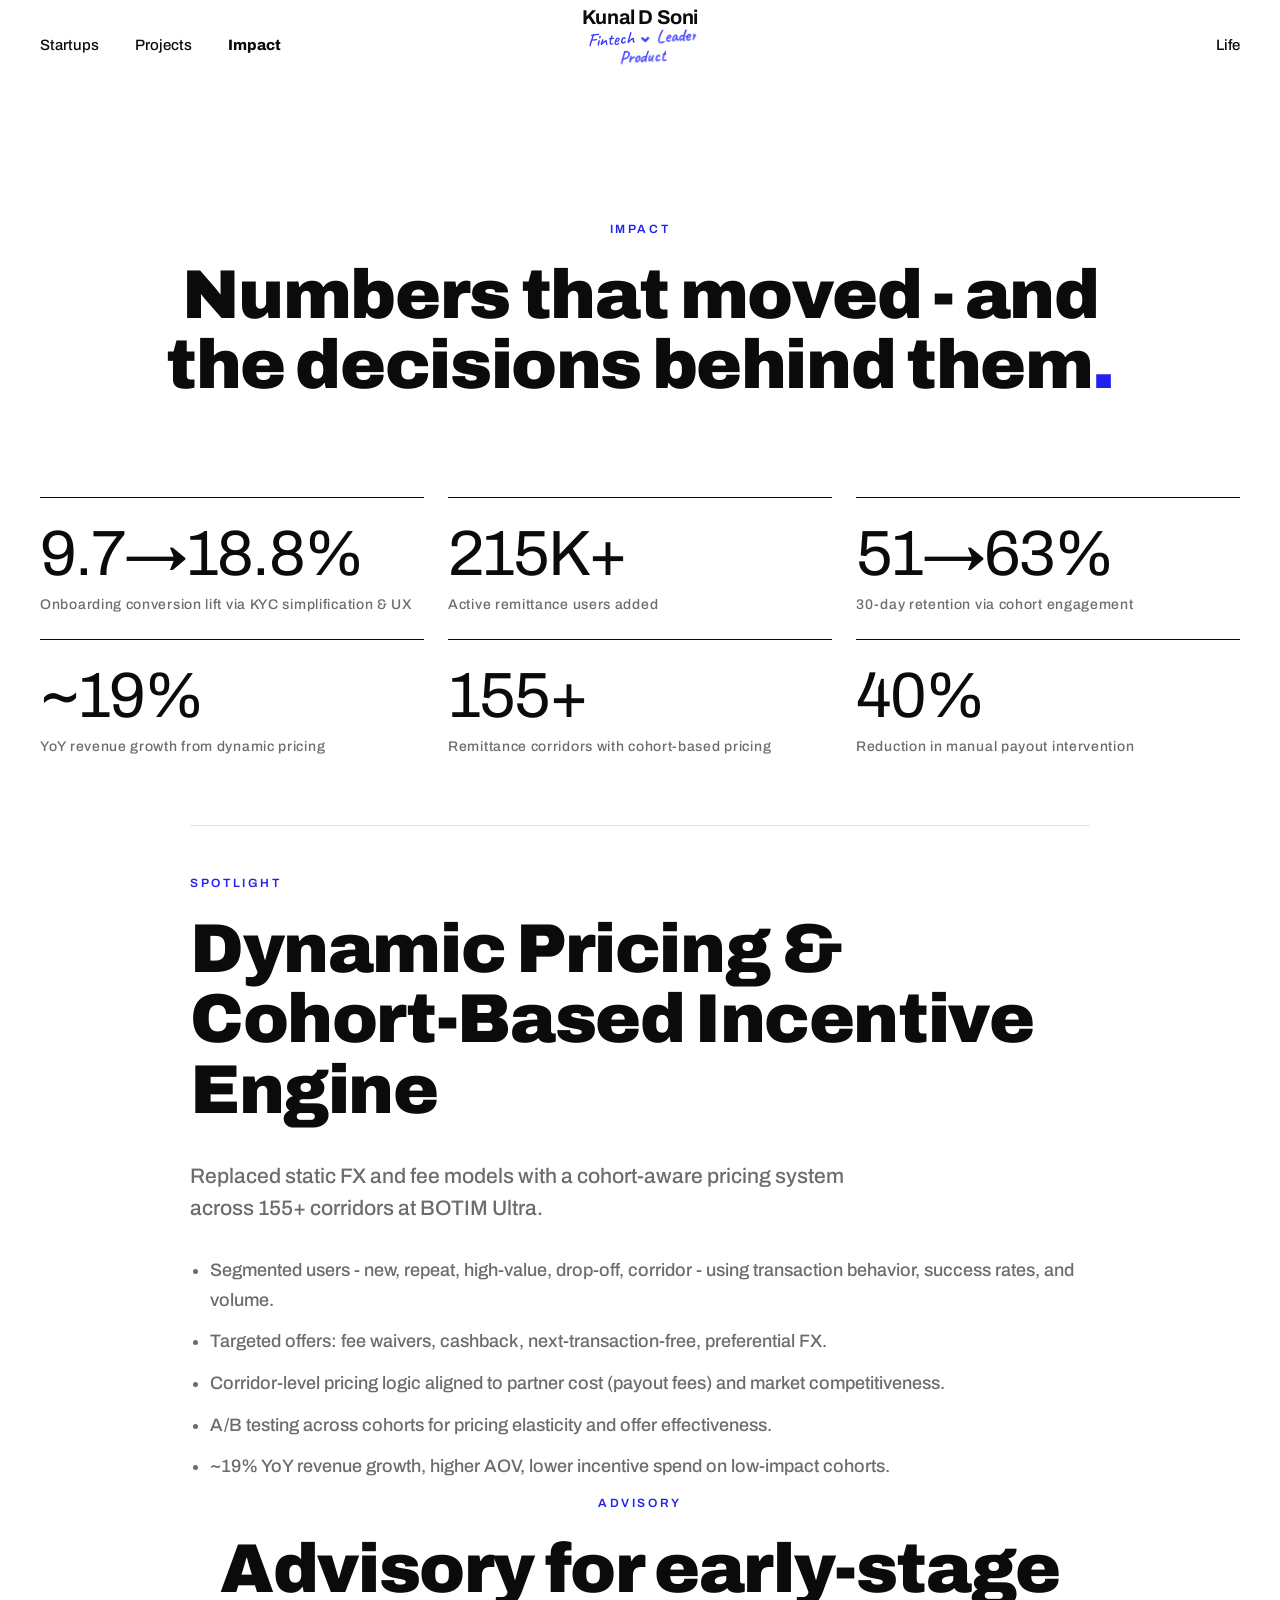
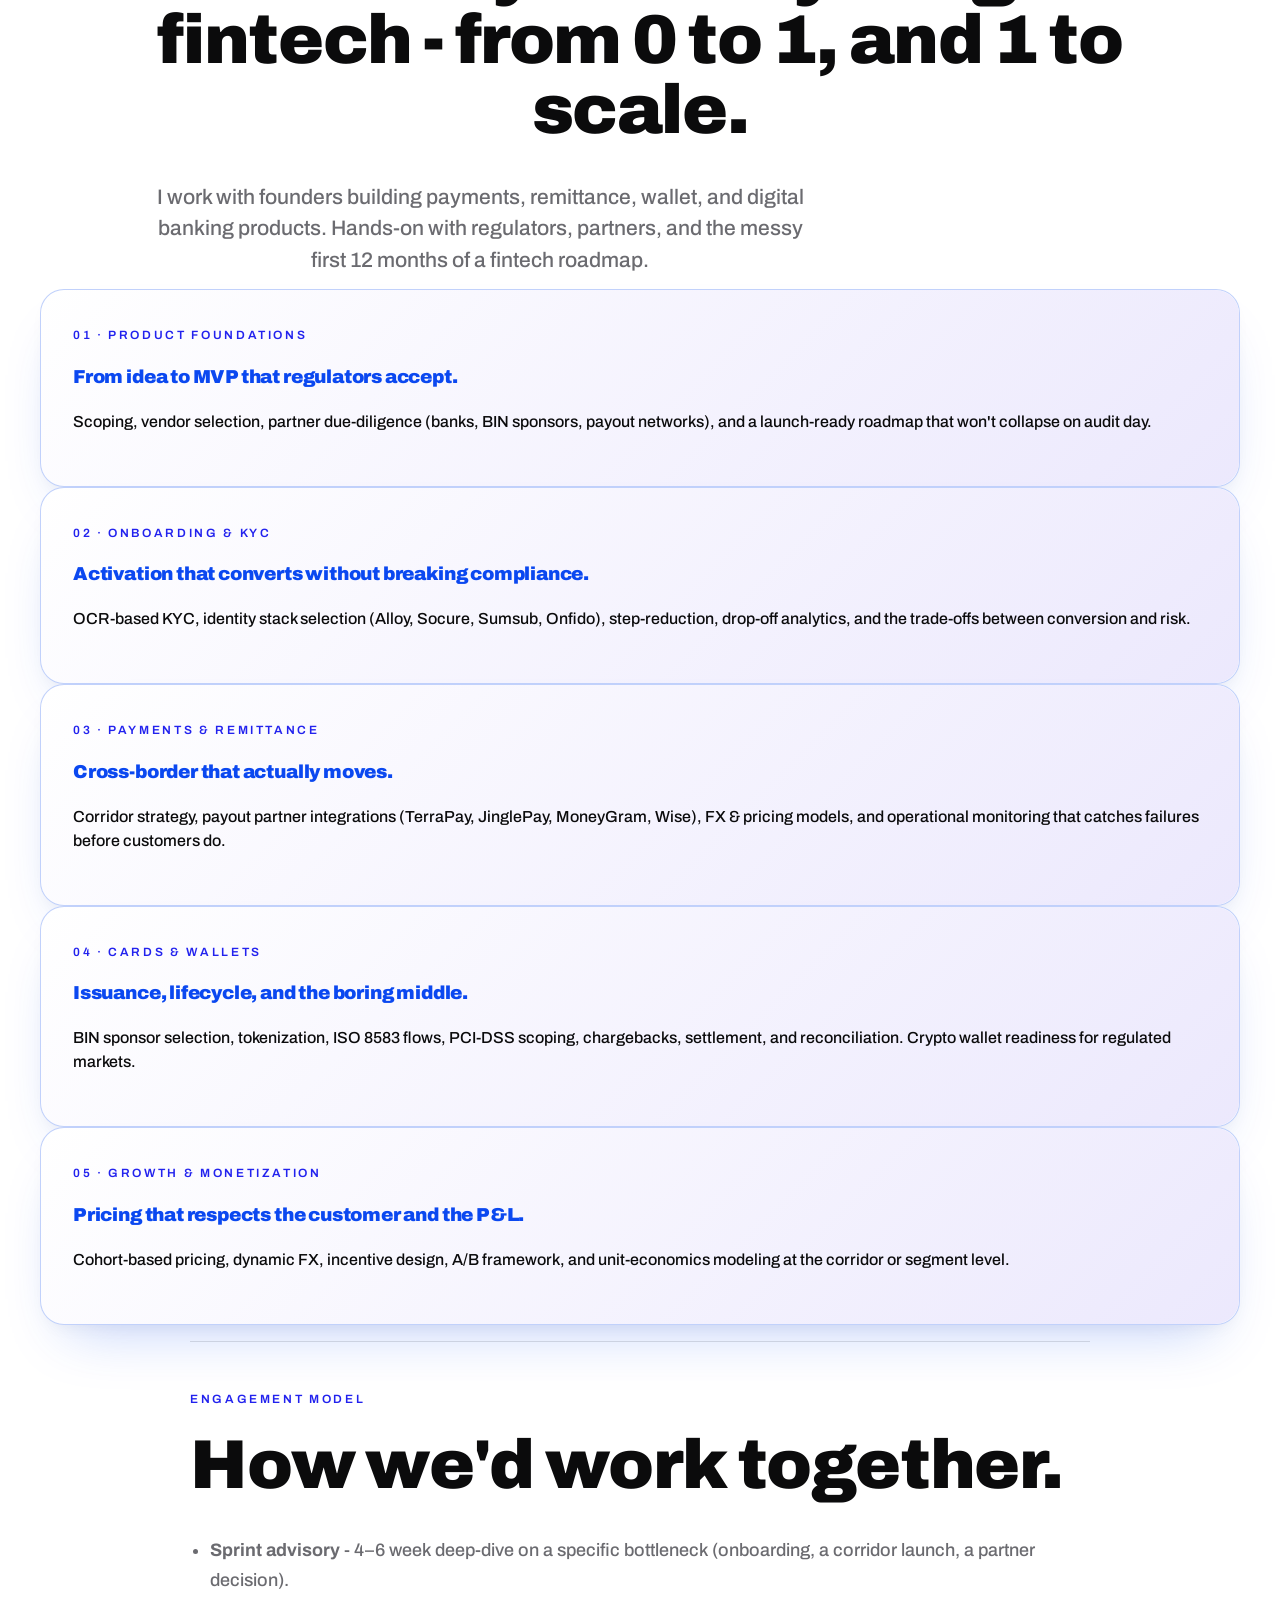
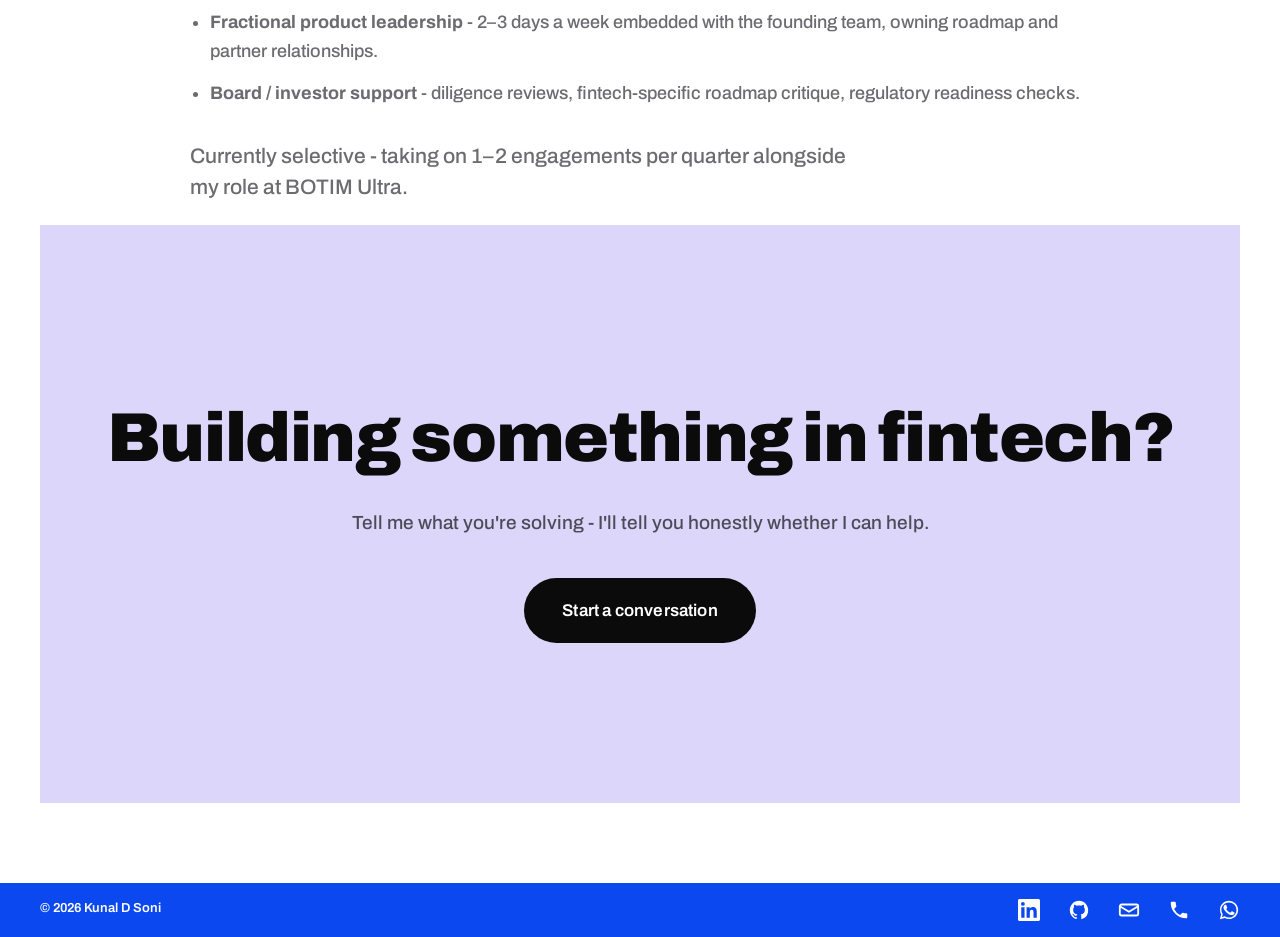
==== commit ccd42688: "Update Life" ====
--- a/impact.html
+++ b/impact.html
@@ -55,7 +55,7 @@
 <main class="page__main">
   <section class="page__head">
     <p class="eyebrow dark">Impact</p>
-    <h1 class="display">Numbers that moved - and the decisions behind them.</h1>
+    <h1 class="display">Numbers that moved - and the decisions behind them<span class="dot">.</span></h1>
   </section>
 
   <section class="stats stats--page">
--- a/styles.css
+++ b/styles.css
@@ -171,6 +171,7 @@
   margin:18px 0 36px;
 }
 .display.light{color:#fff}
+.dot{color:var(--accent)}
 .lede{font-size:21px;line-height:1.5;color:var(--muted);max-width:680px}
 
 /* ---------- CARDS ---------- */
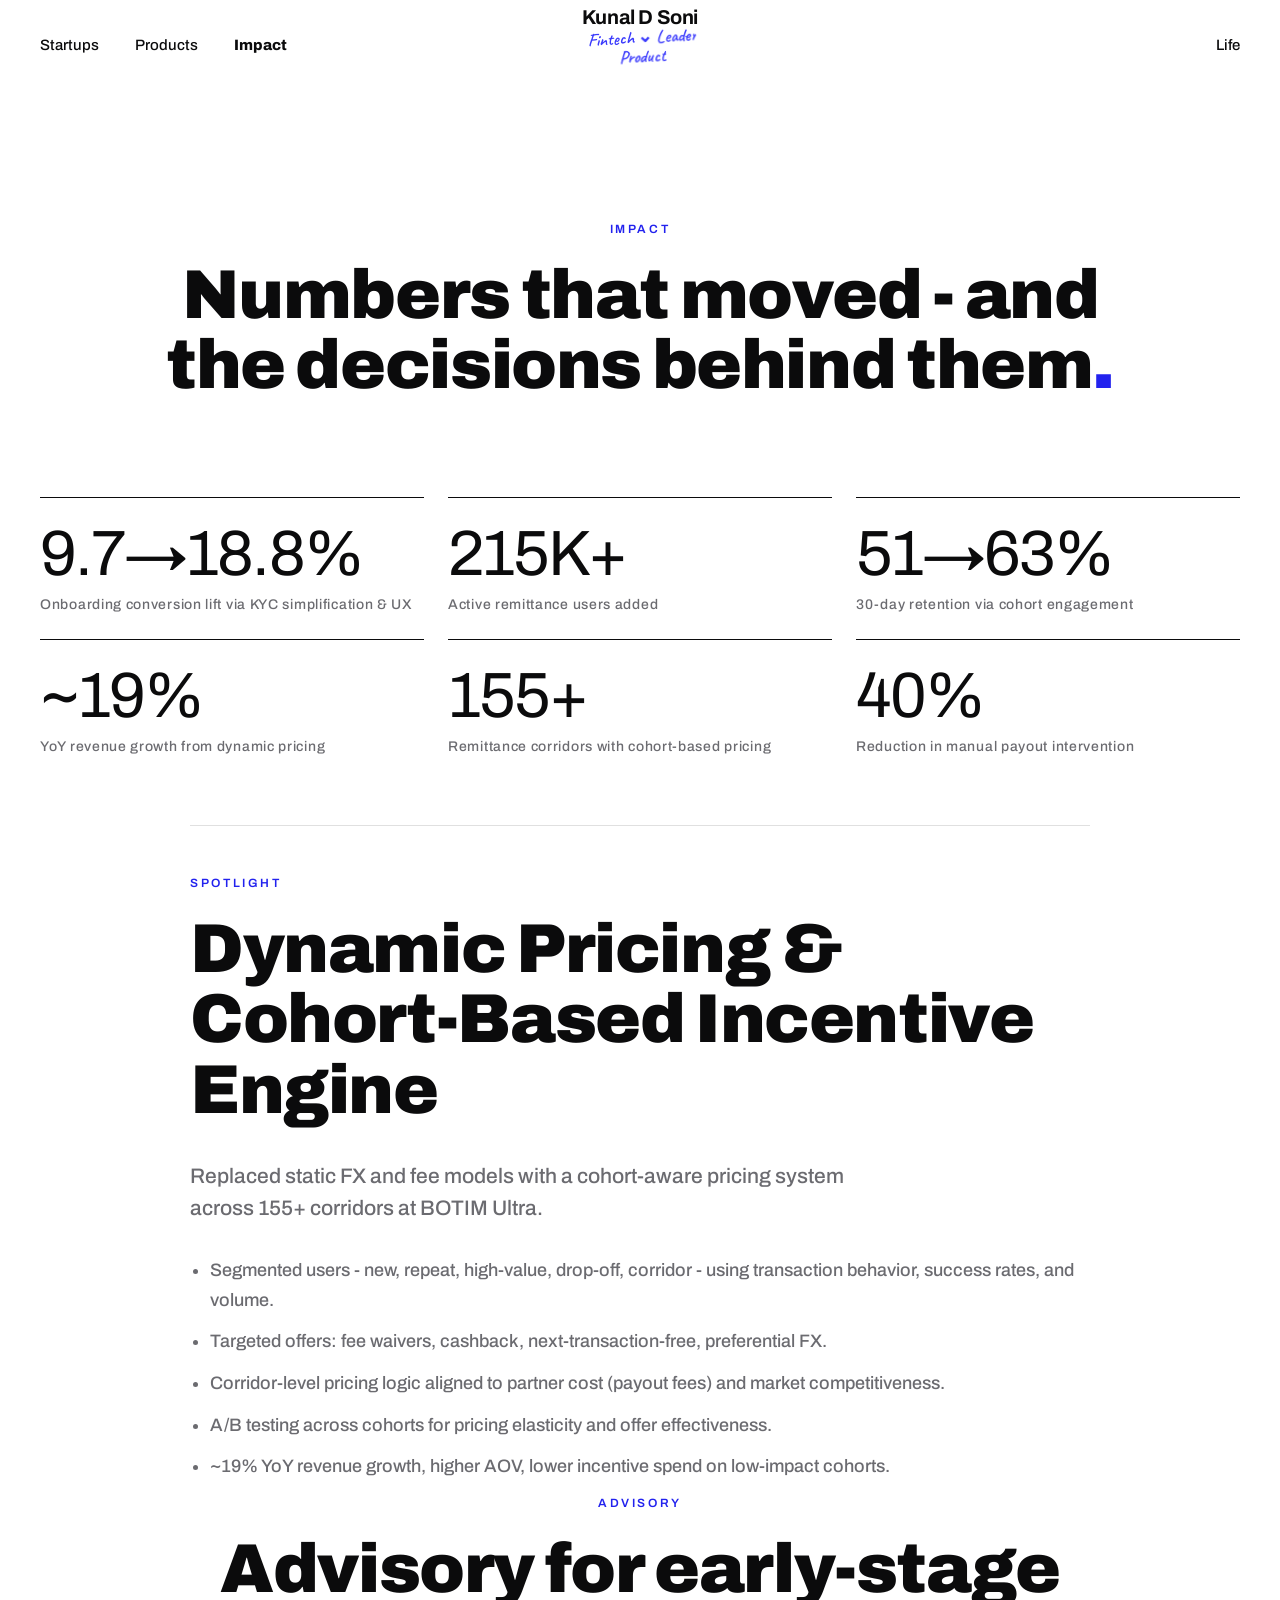
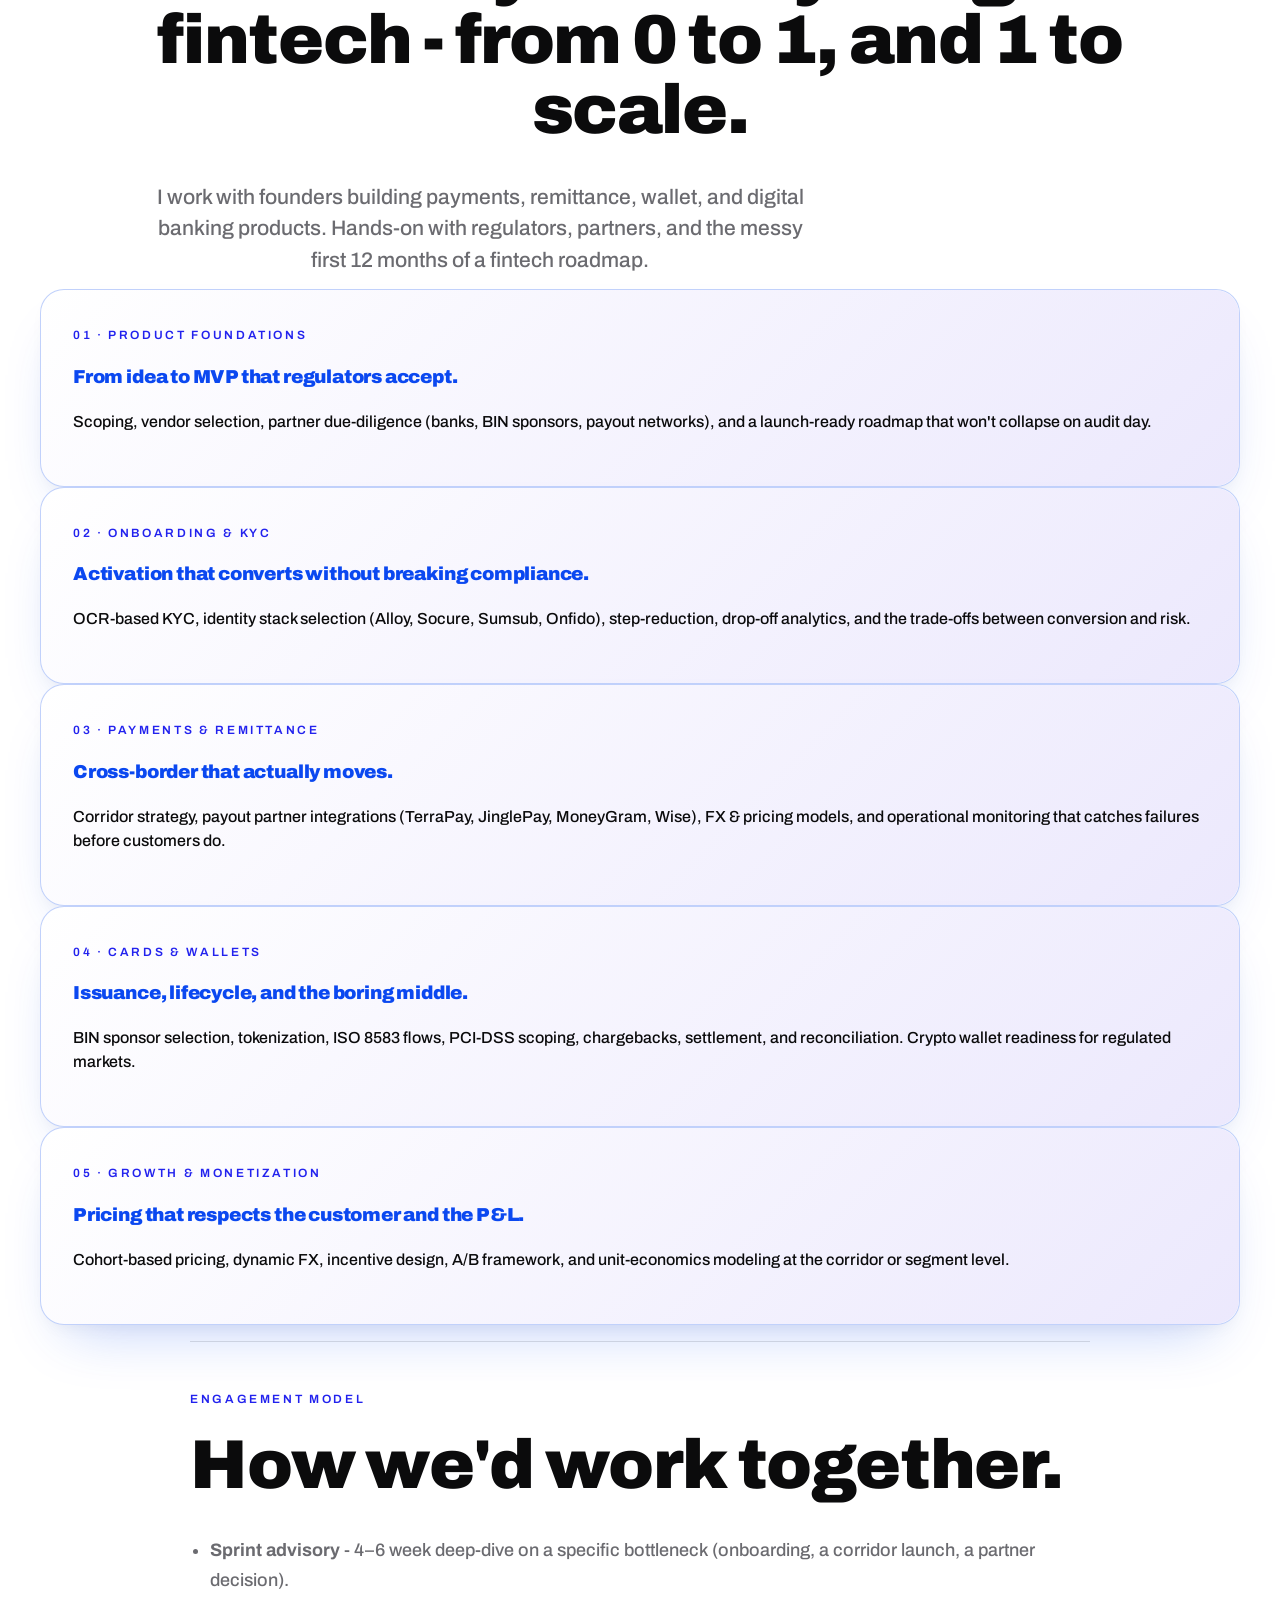
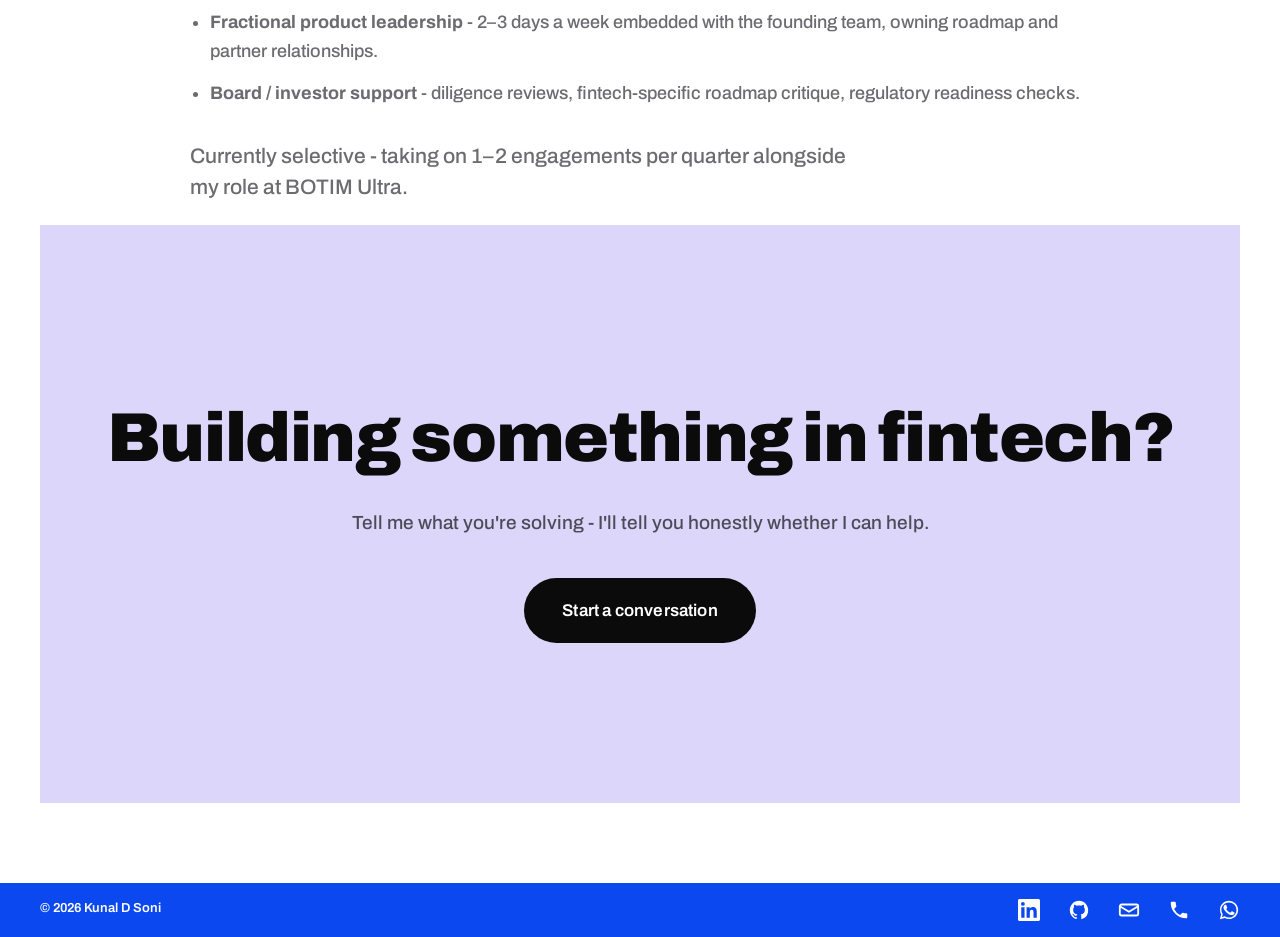
==== commit e685bc55: "ADDED PRODUCTS" ====
--- a/impact.html
+++ b/impact.html
@@ -30,14 +30,14 @@
     <span class="has-submenu has-submenu--left">
       <a href="startups.html">Startups</a>
       <span class="submenu" role="menu">
-        <a href="startups.html#botim"><span class="submenu__num">01</span><span class="submenu__word">Botim</span></a>
+        <a href="startups.html#botim"><span class="submenu__num">01</span><span class="submenu__word">Astratech</span></a>
         <a href="startups.html#dopay"><span class="submenu__num">02</span><span class="submenu__word">Dopay</span></a>
         <a href="startups.html#mintoak"><span class="submenu__num">03</span><span class="submenu__word">Mintoak</span></a>
         <a href="startups.html#novo"><span class="submenu__num">04</span><span class="submenu__word">Novo</span></a>
         <a href="startups.html#pedagogy"><span class="submenu__num">05</span><span class="submenu__word">Pedagogy</span></a>
       </span>
     </span>
-    <a href="projects.html">Projects</a>
+    <a href="products.html">Products</a>
     <a href="impact.html" class="active">Impact</a>
   </nav>
   <nav class="nav__links nav__links--right">
--- a/styles.css
+++ b/styles.css
@@ -172,6 +172,8 @@
 }
 .display.light{color:#fff}
 .dot{color:var(--accent)}
+.nowrap-md{white-space:nowrap;width:max-content;margin-left:auto;margin-right:auto;max-width:100%}
+@media (max-width:900px){.nowrap-md{white-space:normal;width:auto}}
 .lede{font-size:21px;line-height:1.5;color:var(--muted);max-width:680px}
 
 /* ---------- CARDS ---------- */
@@ -305,8 +307,8 @@
 
 .projects{display:flex;flex-direction:column;border-top:1px solid var(--ink)}
 .proj{padding:56px 0;border-bottom:1px solid var(--line)}
-.proj h3{font-family:'Archivo',sans-serif;font-weight:900;font-size:clamp(36px,5vw,64px);line-height:1.05;letter-spacing:-.025em;margin:8px 0 18px;max-width:18ch}
-.proj p:not(.tag){font-size:19px;color:var(--muted);max-width:75ch;line-height:1.6}
+.proj h3{font-family:'Archivo',sans-serif;font-weight:900;font-size:clamp(36px,5vw,64px);line-height:1.05;letter-spacing:-.025em;margin:8px auto 18px;max-width:18ch}
+.proj p:not(.tag){font-size:19px;color:var(--muted);max-width:75ch;line-height:1.6;margin-left:auto;margin-right:auto}
 
 .stats--page{padding:60px 0;grid-template-columns:repeat(3,1fr)}
 .impact-story{margin:8px auto 0;padding-top:48px;border-top:1px solid var(--line);max-width:900px}
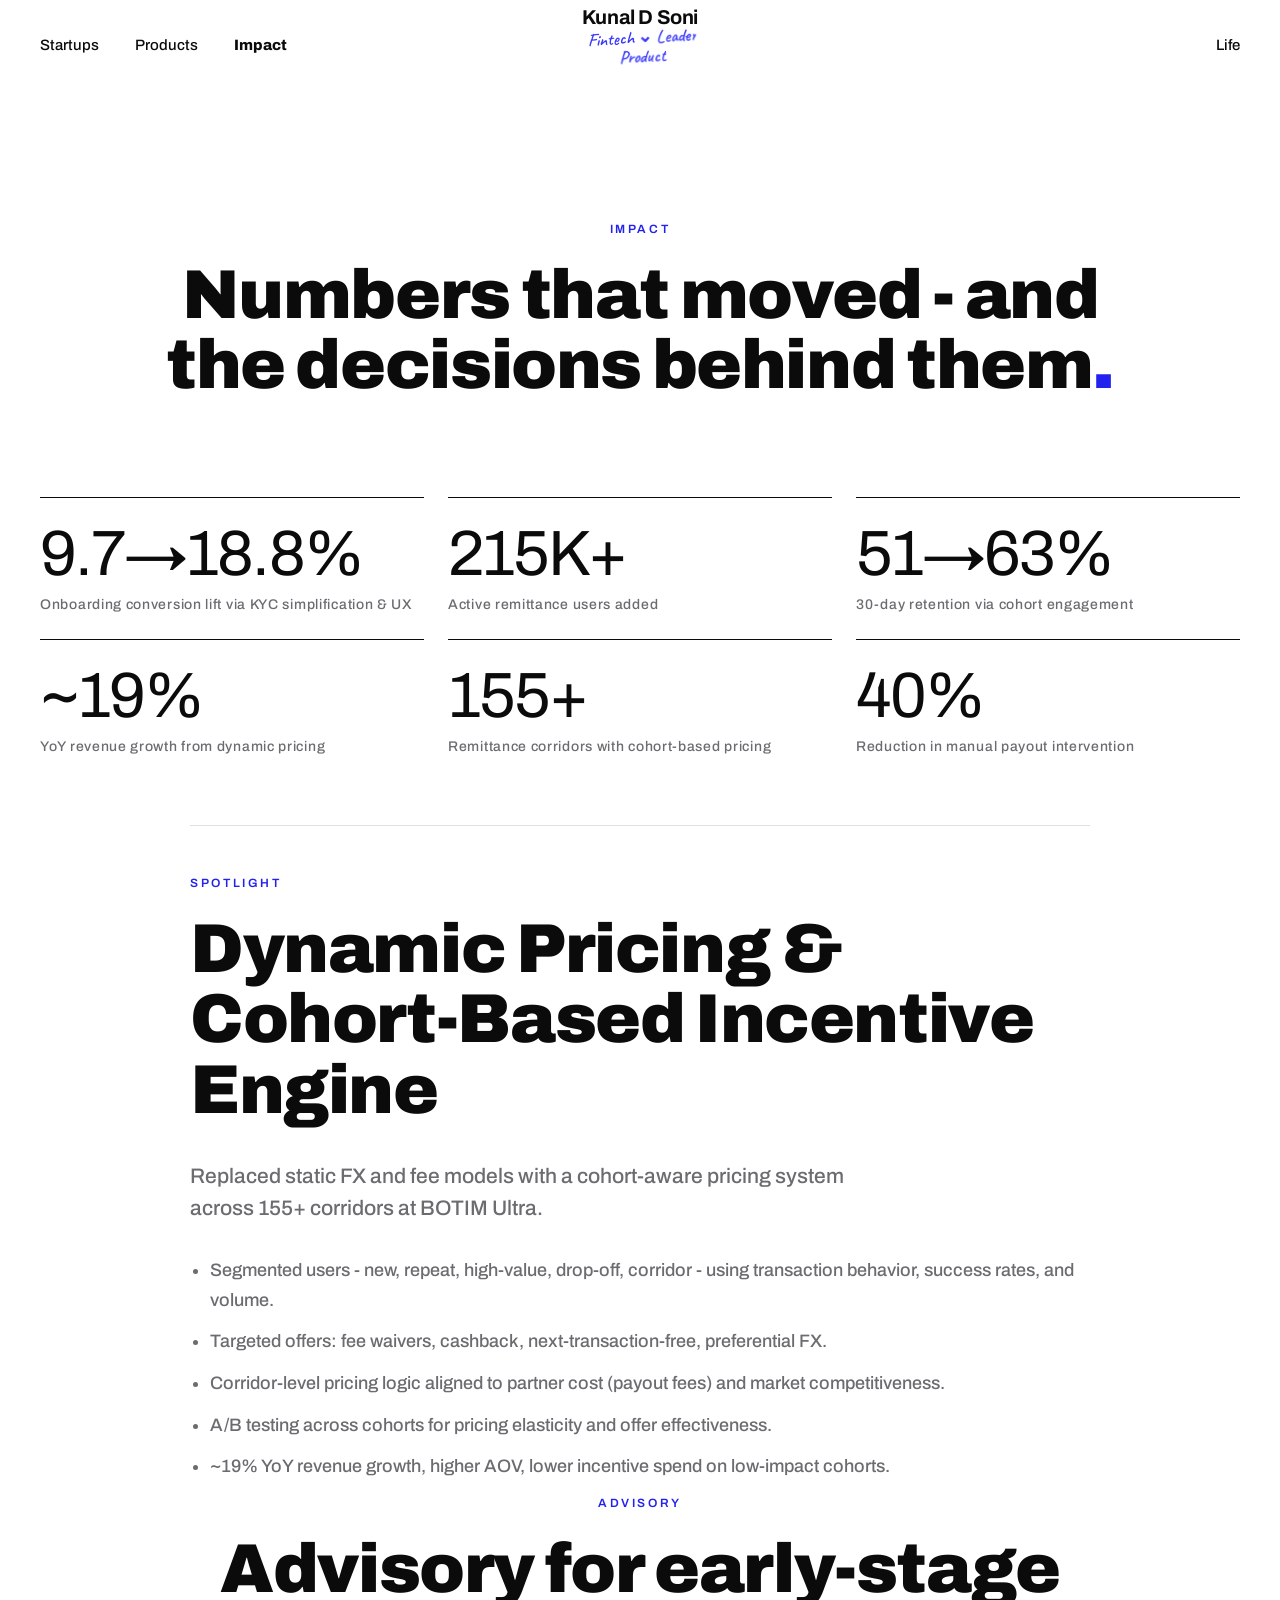
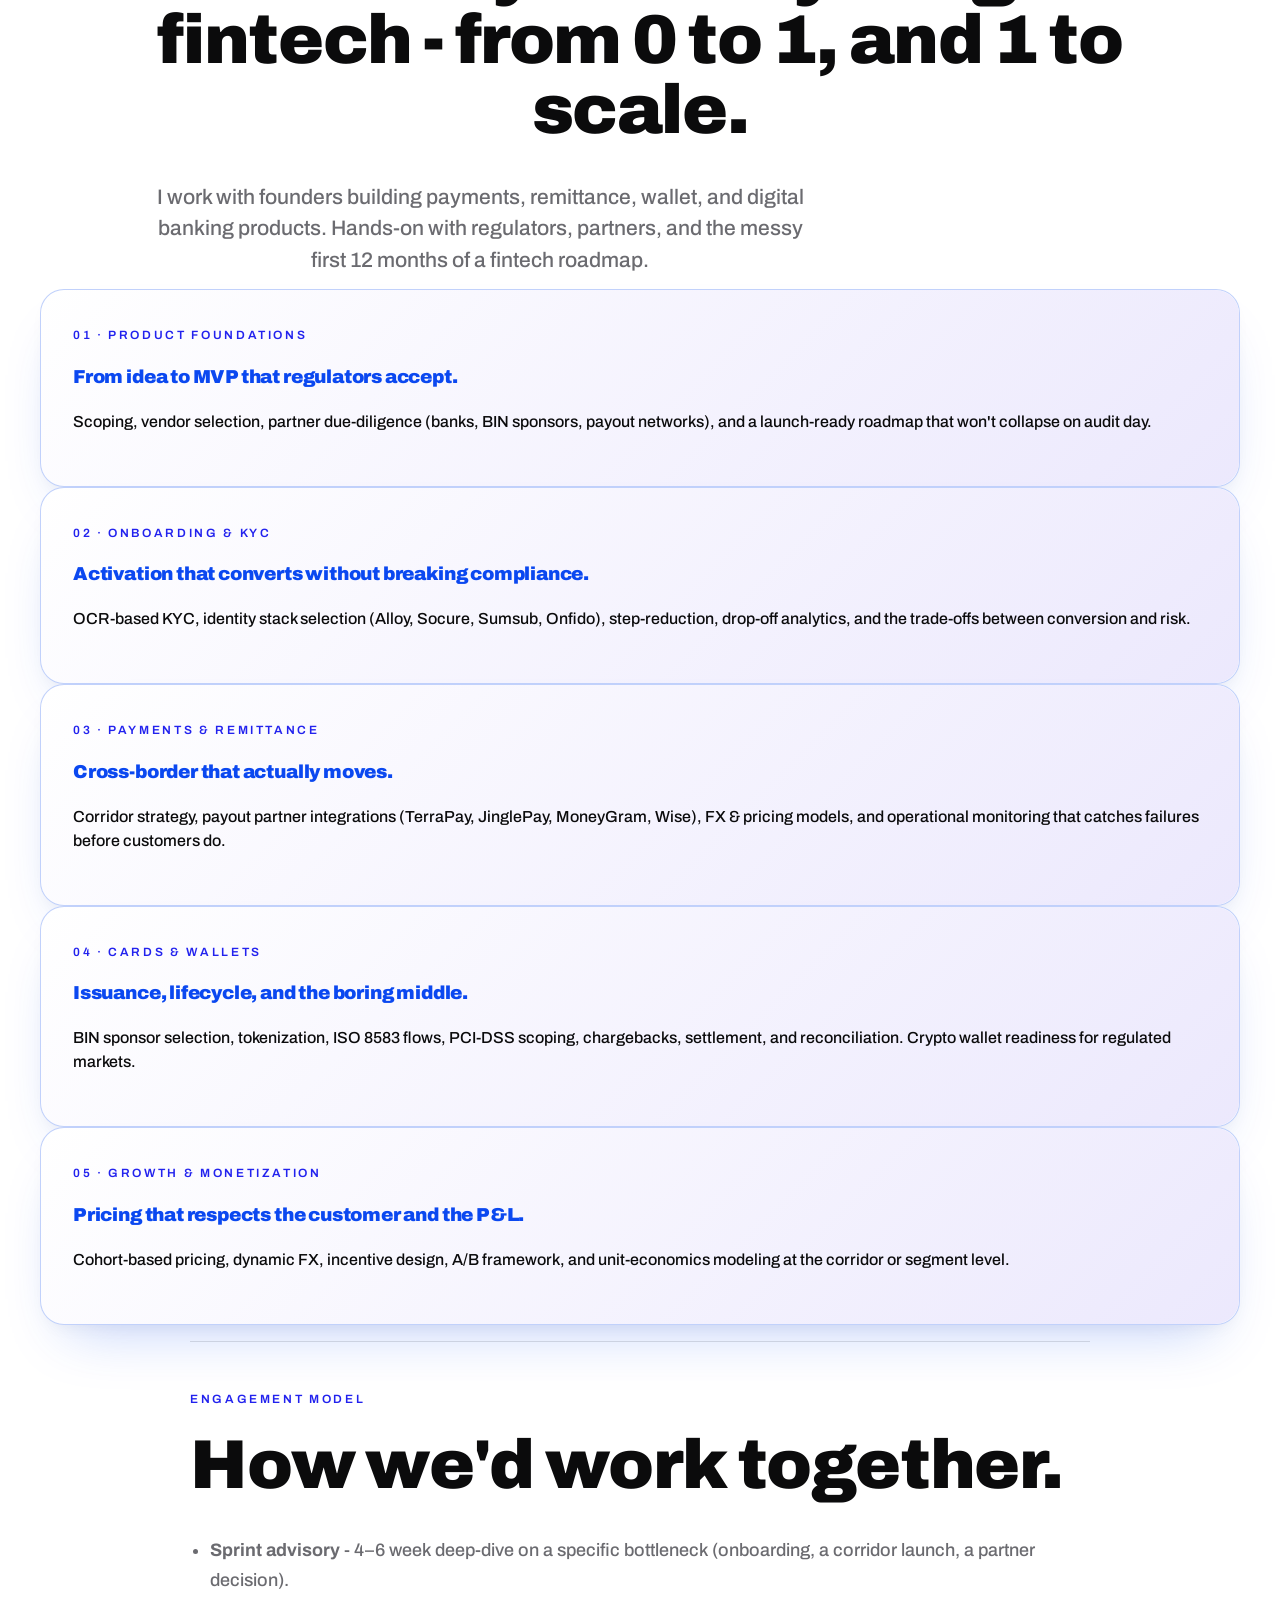
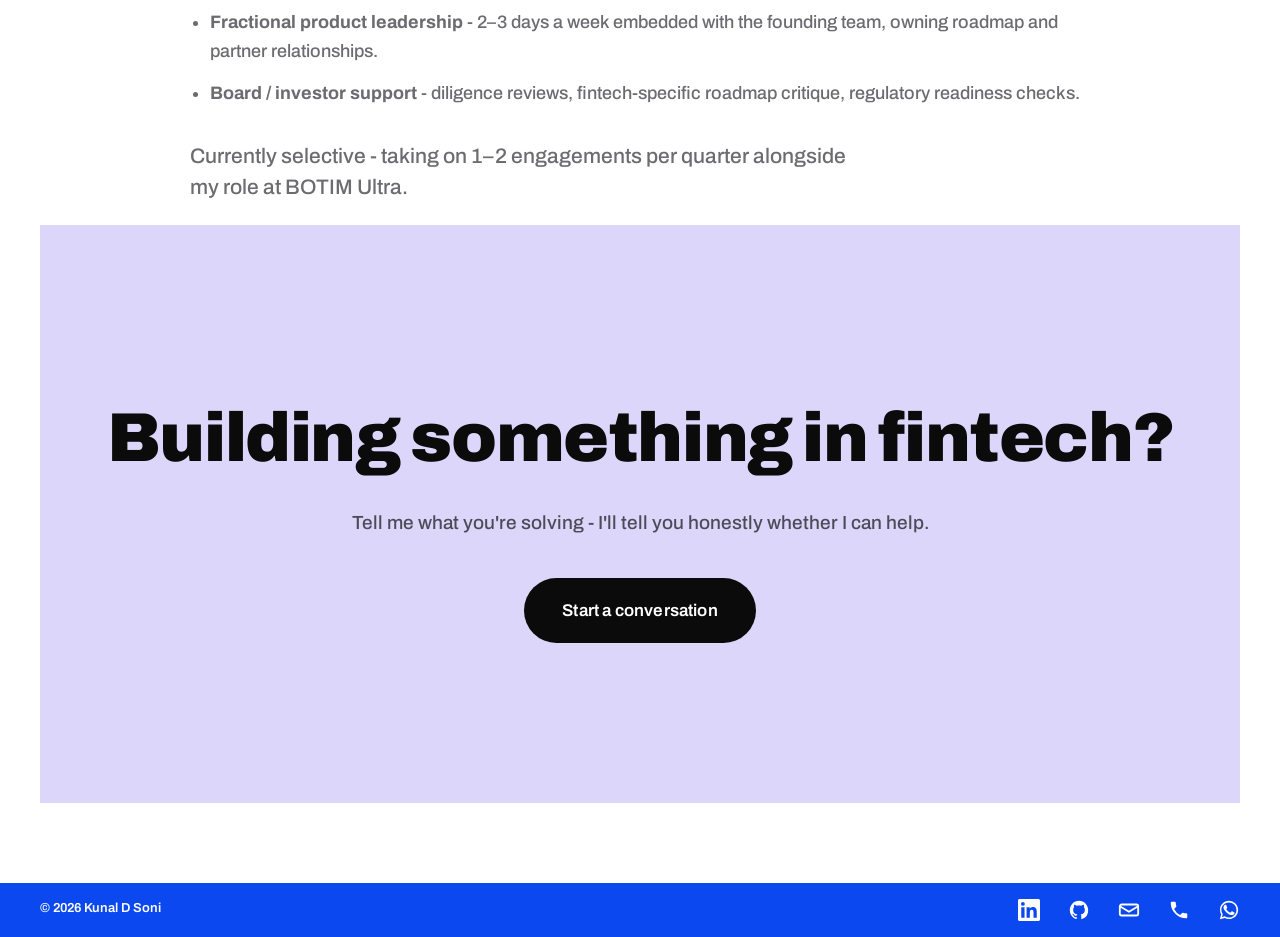
==== commit 450c140d: "update" ====
--- a/impact.html
+++ b/impact.html
@@ -37,7 +37,7 @@
         <a href="startups.html#pedagogy"><span class="submenu__num">05</span><span class="submenu__word">Pedagogy</span></a>
       </span>
     </span>
-    <a href="products.html">Products</a>
+    <span class="has-submenu has-submenu--left"><a href="products.html">Products</a><span class="submenu" role="menu"><a href="products.html#botim"><span class="submenu__num">01</span><span class="submenu__word">BOTIM</span></a><a href="products.html#dopay-retail"><span class="submenu__num">02</span><span class="submenu__word">Dopay Retail</span></a><a href="products.html#dopay-business"><span class="submenu__num">03</span><span class="submenu__word">Dopay Business</span></a><a href="products.html#hdfc"><span class="submenu__num">04</span><span class="submenu__word">HDFC</span></a><a href="products.html#novo"><span class="submenu__num">05</span><span class="submenu__word">Novo</span></a></span></span>
     <a href="impact.html" class="active">Impact</a>
   </nav>
   <nav class="nav__links nav__links--right">
--- a/styles.css
+++ b/styles.css
@@ -11,7 +11,7 @@
 }
 *{box-sizing:border-box}
 html,body{margin:0;padding:0}
-html{scroll-behavior:smooth;scroll-padding-top:130px}
+html{scroll-behavior:smooth;scroll-padding-top:90px}
 body{
   font-family:'Archivo',system-ui,sans-serif;
   background:var(--paper);
@@ -162,8 +162,9 @@
 @keyframes scroll{to{transform:translateX(-50%)}}
 
 /* ---------- INTRO ---------- */
-.intro{padding:160px 40px 100px;max-width:var(--maxw);margin:0 auto}
-.intro__grid{max-width:980px}
+.intro{padding:160px 40px 100px;max-width:var(--maxw);margin:0 auto;text-align:center}
+.intro__grid{max-width:980px;margin:0 auto}
+.intro .lede{margin-left:auto;margin-right:auto}
 .display{
   font-family:'Archivo',sans-serif;font-weight:900;
   font-size:clamp(40px, 5.4vw, 78px);
@@ -294,9 +295,9 @@
 .page__head .locale-row{margin:24px 0 0;padding-bottom:0}
 .page__head .display{margin-top:16px}
 
-.timeline-wrap{padding:80px 40px 80px}
+.timeline-wrap{padding:80px 40px 80px;text-align:center}
 .timeline-wrap__inner{max-width:var(--maxw);margin:0 auto}
-.timeline-wrap .display{margin-bottom:48px;max-width:1000px}
+.timeline-wrap .display{margin-bottom:48px;max-width:1000px;margin-left:auto;margin-right:auto}
 .timeline{display:flex;flex-direction:column;gap:0;border-top:1px solid var(--ink)}
 .job{display:grid;grid-template-columns:240px 1fr;gap:48px;padding:48px 0;border-bottom:1px solid var(--line)}
 .job__when{font-size:14px;letter-spacing:.08em;text-transform:uppercase;color:var(--muted);font-weight:600;padding-top:6px}
@@ -537,7 +538,8 @@
   text-transform:uppercase;
 }
 .locale-row--hero{color:#fff;margin:-8px 0 24px}
-.hero--plain{background:#fff;color:var(--ink);height:auto;min-height:0;padding:180px 0 100px;align-items:flex-start}
+.hero--plain{background:#fff;color:var(--ink);height:auto;min-height:0;padding:180px 0 100px;align-items:center;text-align:center}
+.hero--plain .locale-row{justify-content:center}
 .hero--plain .eyebrow{color:var(--accent);opacity:1;margin:0 0 22px}
 .hero--plain .locale-row{color:var(--ink);margin:0 0 28px}
 .hero--plain .hero__title{color:var(--ink)}
